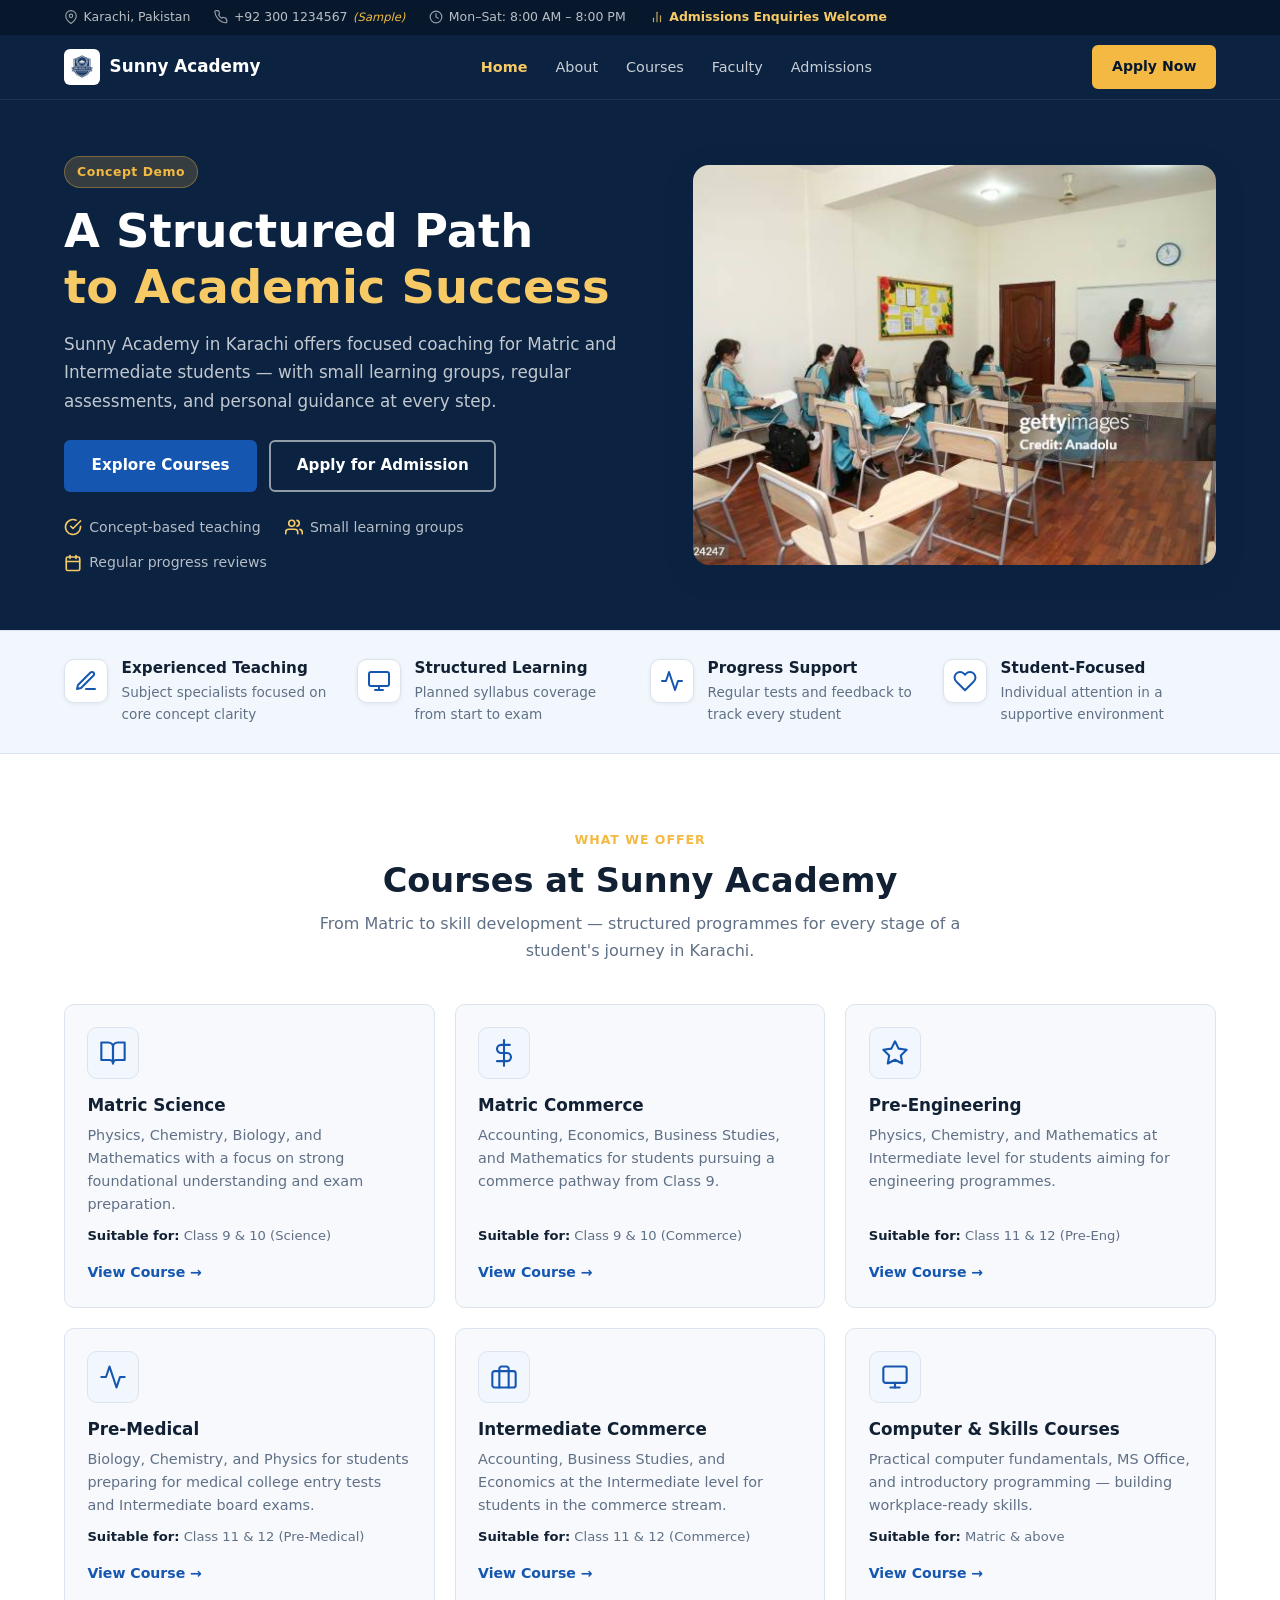
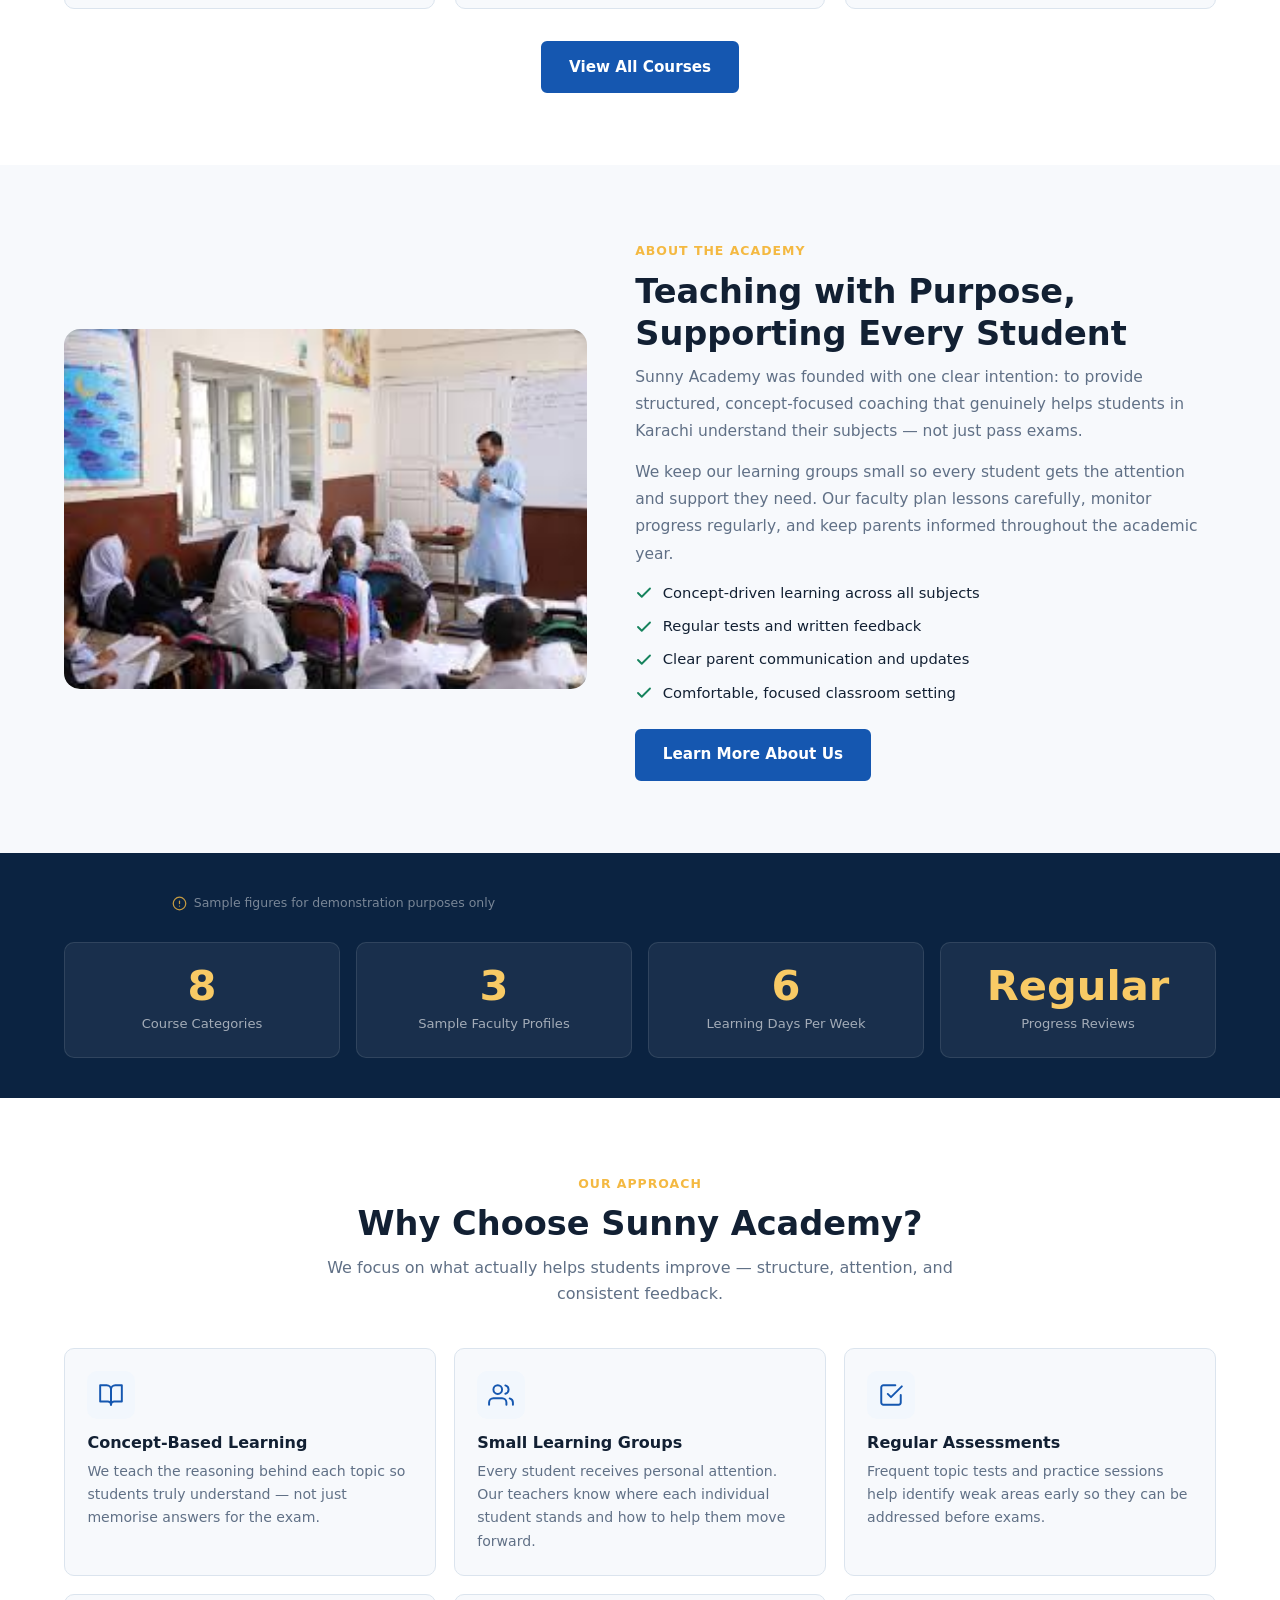
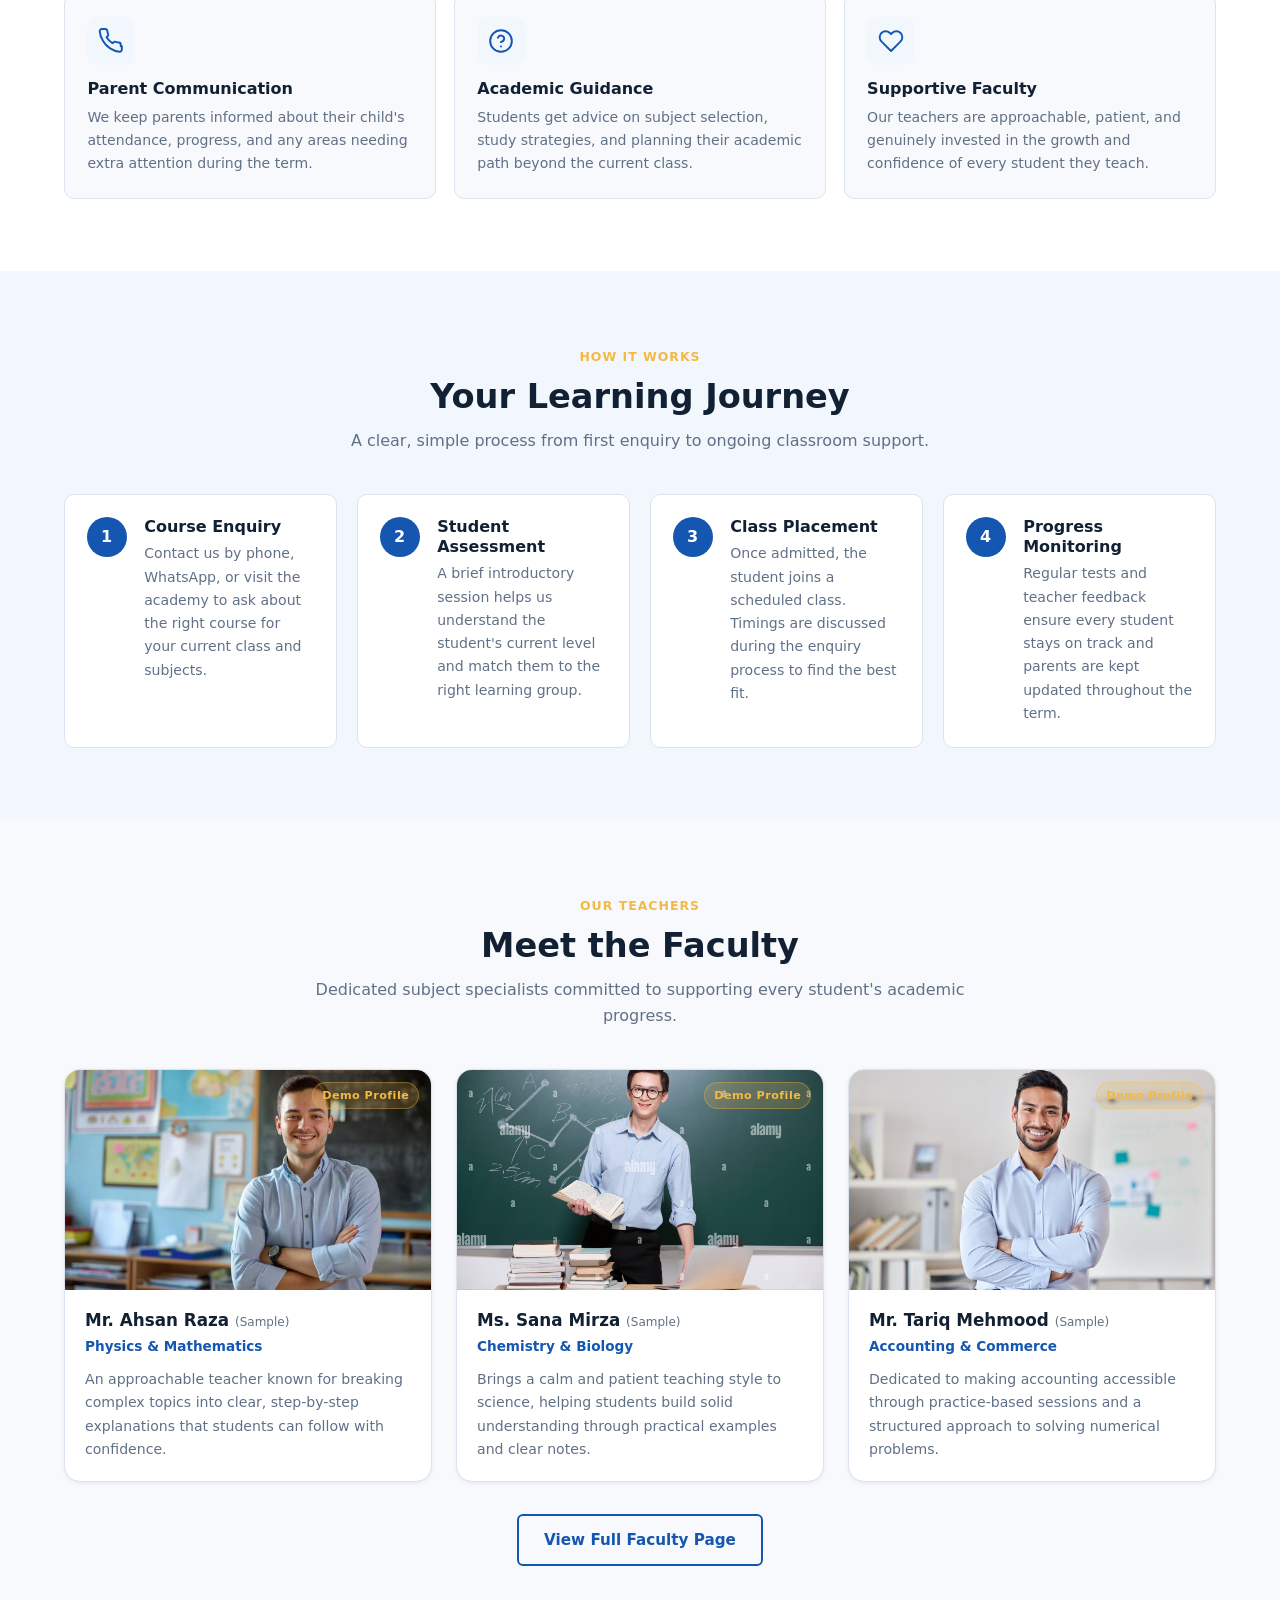
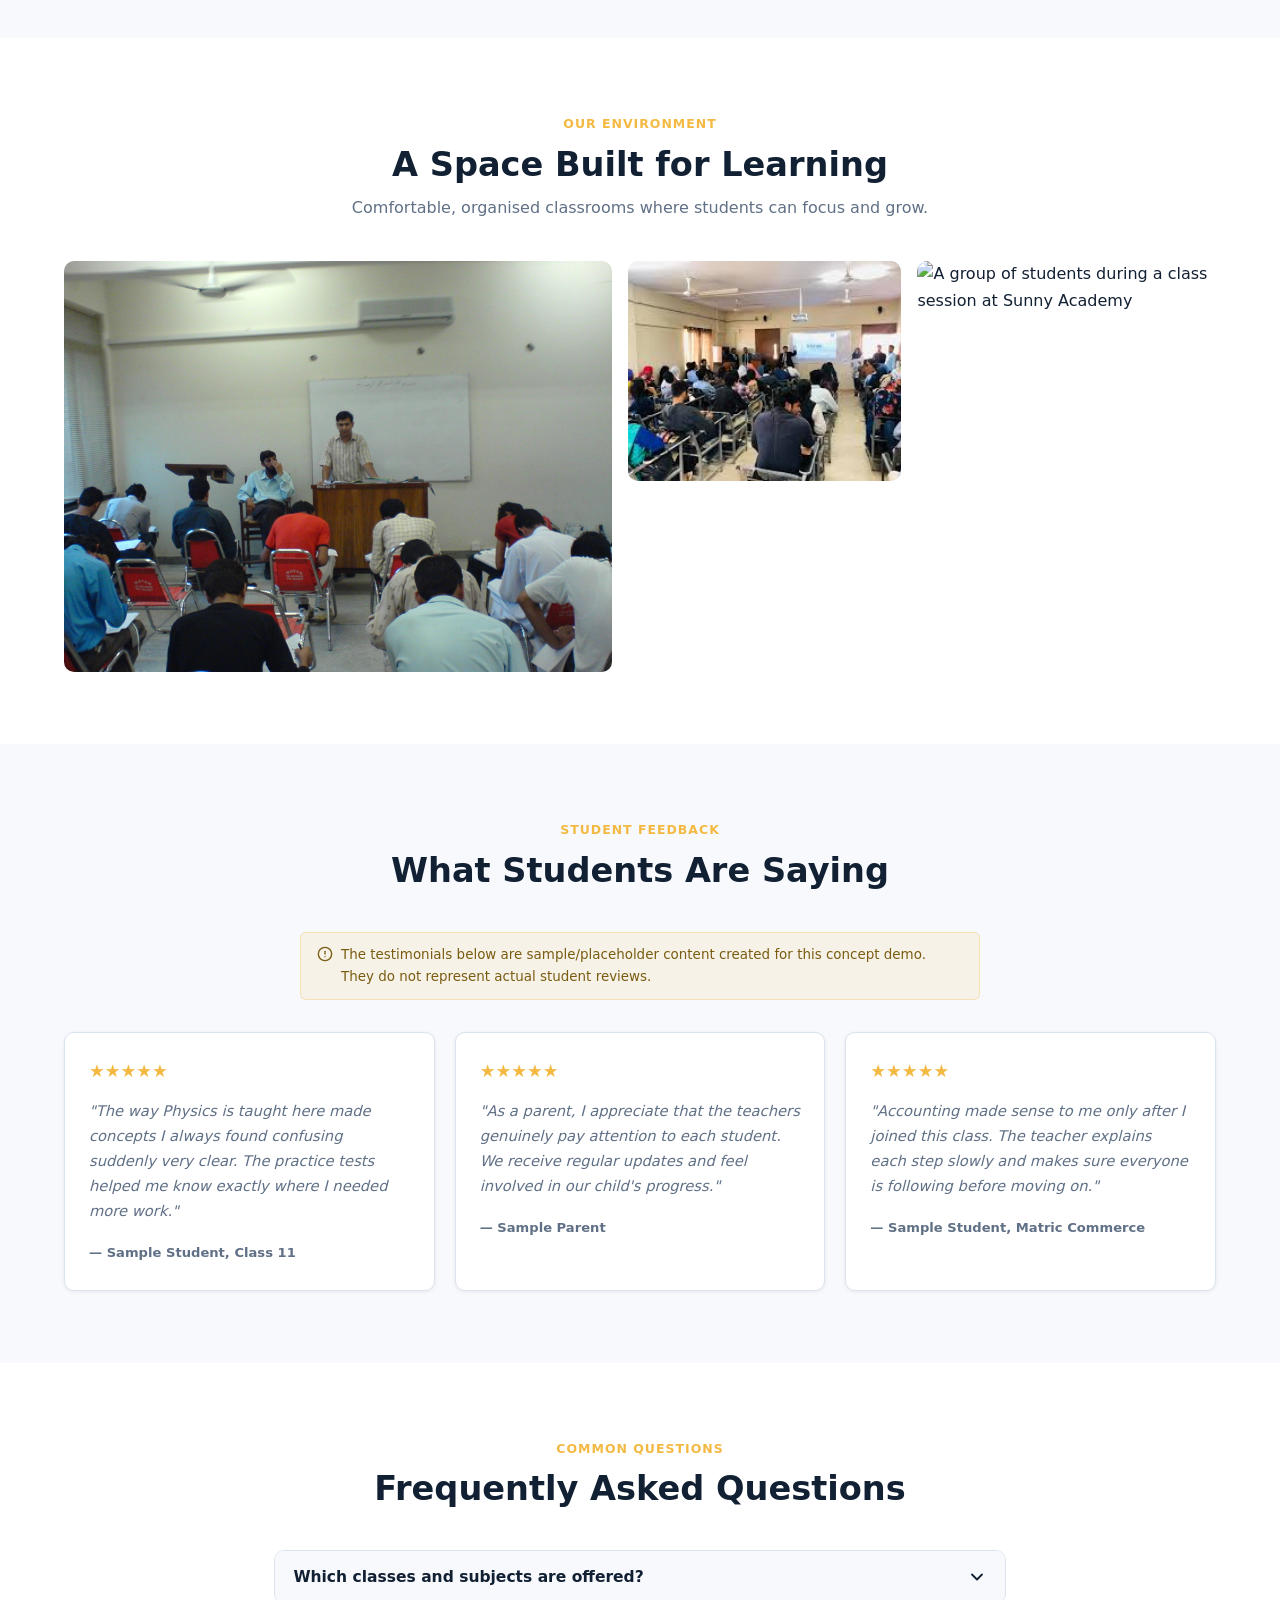
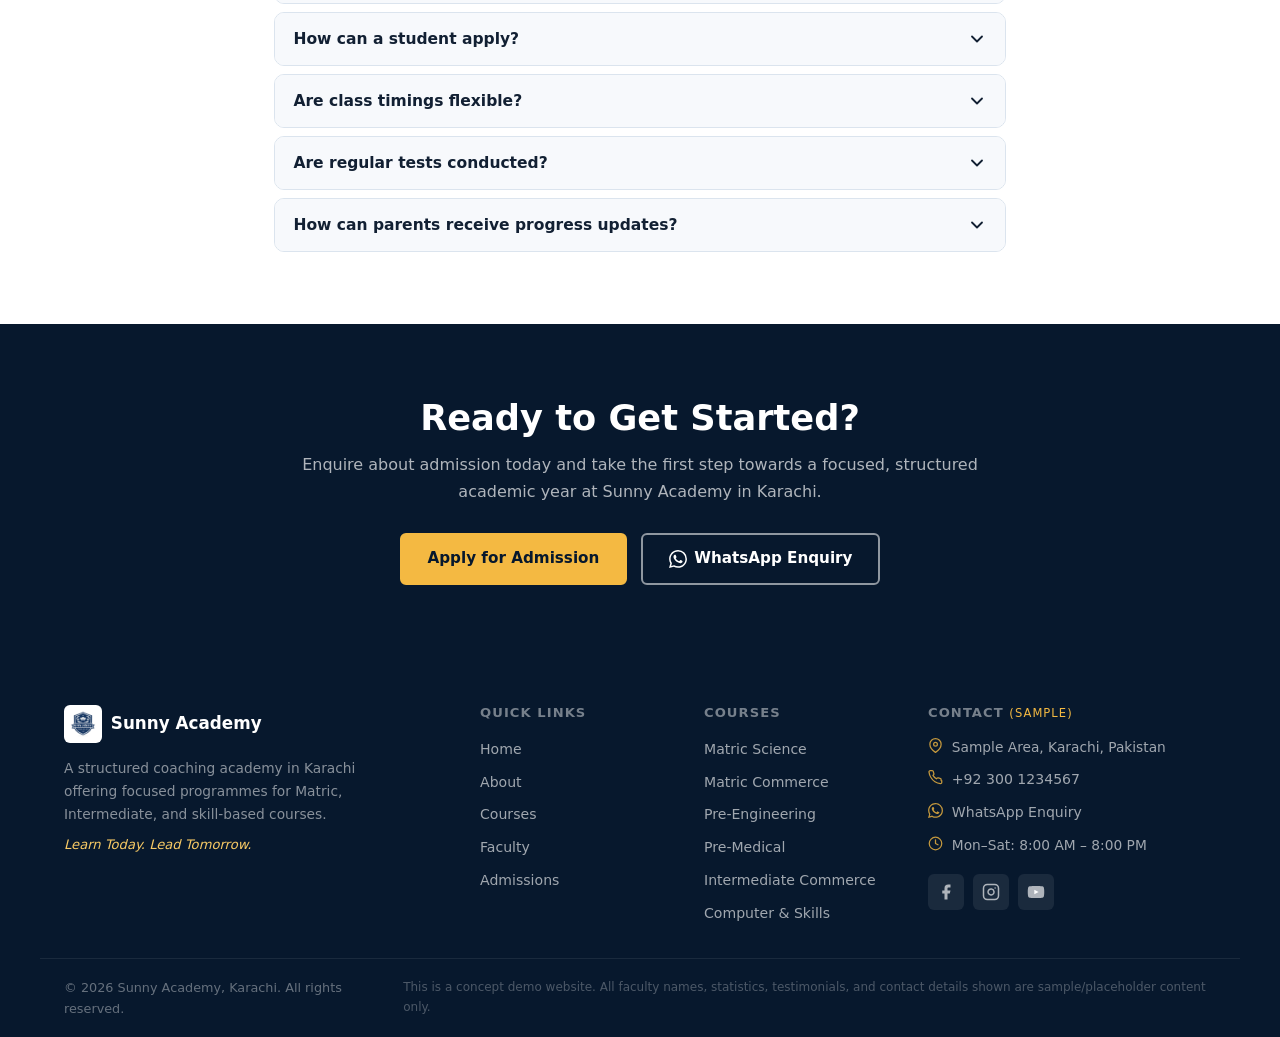
==== index.html @ 2819cbe4 "first commit" ====
<!DOCTYPE html>
<html lang="en">
<head>
  <meta charset="UTF-8" />
  <meta name="viewport" content="width=device-width, initial-scale=1.0" />
  <title>Sunny Academy – Learn Today. Lead Tomorrow. | Karachi</title>
  <meta name="description" content="Sunny Academy is a coaching academy in Karachi offering structured learning programmes for Matric, Intermediate, and skill-based courses. Enquire today." />

  <!-- Favicon -->
  <link rel="icon" href="assets/images/favicon.jpeg" type="image/jpeg" />

  <!-- Open Graph -->
  <meta property="og:title" content="Sunny Academy – Learn Today. Lead Tomorrow." />
  <meta property="og:description" content="A coaching academy in Karachi offering Matric, Intermediate, and skills courses with structured learning and regular progress support." />
  <meta property="og:image" content="assets/images/og-cover.jpeg" />
  <meta property="og:type" content="website" />

  <!-- Stylesheet -->
  <link rel="stylesheet" href="assets/css/style.css" />

  <!-- JSON-LD: SAMPLE / DEMO DATA ONLY — replace with verified academy information before going live -->
  <script type="application/ld+json">
  {
    "@context": "https://schema.org",
    "@type": "EducationalOrganization",
    "name": "Sunny Academy",
    "description": "A coaching academy in Karachi offering structured learning for Matric, Intermediate, and skill-based courses.",
    "address": {
      "@type": "PostalAddress",
      "addressLocality": "Karachi",
      "addressCountry": "PK"
    },
    "url": "#",
    "telephone": "+92-300-1234567",
    "openingHours": "Mo-Sa 08:00-20:00"
  }
  </script>
</head>
<body>

  <!-- ===== SKIP LINK ===== -->
  <a class="skip-link" href="#main-content">Skip to main content</a>

  <!-- ===== TOP INFO BAR ===== -->
  <div class="topbar" role="complementary" aria-label="Academy information">
    <div class="container topbar__inner">
      <span class="topbar__item">
        <svg width="14" height="14" viewBox="0 0 24 24" fill="none" stroke="currentColor" stroke-width="2" stroke-linecap="round" stroke-linejoin="round" aria-hidden="true"><path d="M21 10c0 7-9 13-9 13S3 17 3 10a9 9 0 0 1 18 0z"/><circle cx="12" cy="10" r="3"/></svg>
        Karachi, Pakistan
      </span>
      <span class="topbar__item">
        <svg width="14" height="14" viewBox="0 0 24 24" fill="none" stroke="currentColor" stroke-width="2" stroke-linecap="round" stroke-linejoin="round" aria-hidden="true"><path d="M22 16.92v3a2 2 0 0 1-2.18 2 19.79 19.79 0 0 1-8.63-3.07A19.5 19.5 0 0 1 4.69 12a19.79 19.79 0 0 1-3.07-8.67A2 2 0 0 1 3.59 1h3a2 2 0 0 1 2 1.72c.127.96.361 1.903.7 2.81a2 2 0 0 1-.45 2.11L7.91 8.58a16 16 0 0 0 5.51 5.51l.96-.91a2 2 0 0 1 2.11-.45c.907.339 1.85.573 2.81.7A2 2 0 0 1 21 15.5v1.42z"/></svg>
        +92 300 1234567 <em class="topbar__note">(Sample)</em>
      </span>
      <span class="topbar__item">
        <svg width="14" height="14" viewBox="0 0 24 24" fill="none" stroke="currentColor" stroke-width="2" stroke-linecap="round" stroke-linejoin="round" aria-hidden="true"><circle cx="12" cy="12" r="10"/><polyline points="12 6 12 12 16 14"/></svg>
        Mon–Sat: 8:00 AM – 8:00 PM
      </span>
      <span class="topbar__item topbar__admissions">
        <svg width="14" height="14" viewBox="0 0 24 24" fill="none" stroke="currentColor" stroke-width="2" stroke-linecap="round" stroke-linejoin="round" aria-hidden="true"><path d="M18 20V10"/><path d="M12 20V4"/><path d="M6 20v-6"/></svg>
        Admissions Enquiries Welcome
      </span>
    </div>
  </div>

  <!-- ===== NAVBAR ===== -->
  <header class="navbar" id="navbar" role="banner">
    <div class="container navbar__inner">
      <a href="index.html" class="navbar__brand" aria-label="Sunny Academy – home">
        <img src="assets/images/logo.jpeg" alt="Sunny Academy logo" width="40" height="40" class="navbar__logo-img" />
        <span class="navbar__brand-text">Sunny Academy</span>
      </a>

      <nav class="navbar__nav" id="primary-nav" role="navigation" aria-label="Primary navigation">
        <ul class="navbar__links" role="list">
          <li><a href="index.html" class="navbar__link" aria-current="page">Home</a></li>
          <li><a href="about.html" class="navbar__link">About</a></li>
          <li><a href="courses.html" class="navbar__link">Courses</a></li>
          <li><a href="faculty.html" class="navbar__link">Faculty</a></li>
          <li><a href="admissions.html" class="navbar__link">Admissions</a></li>
        </ul>
      </nav>

      <a href="admissions.html" class="btn btn--gold navbar__cta">Apply Now</a>

      <button
        class="navbar__hamburger"
        id="menu-toggle"
        aria-expanded="false"
        aria-controls="mobile-menu"
        aria-label="Open navigation menu"
      >
        <span class="hamburger__bar"></span>
        <span class="hamburger__bar"></span>
        <span class="hamburger__bar"></span>
      </button>
    </div>

    <!-- Mobile Menu -->
    <div class="mobile-menu" id="mobile-menu" aria-hidden="true" role="dialog" aria-label="Navigation menu">
      <nav aria-label="Mobile navigation">
        <ul class="mobile-menu__links" role="list">
          <li><a href="index.html" class="mobile-menu__link" aria-current="page">Home</a></li>
          <li><a href="about.html" class="mobile-menu__link">About</a></li>
          <li><a href="courses.html" class="mobile-menu__link">Courses</a></li>
          <li><a href="faculty.html" class="mobile-menu__link">Faculty</a></li>
          <li><a href="admissions.html" class="mobile-menu__link">Admissions</a></li>
          <li><a href="admissions.html" class="btn btn--gold mobile-menu__cta">Apply Now</a></li>
        </ul>
      </nav>
    </div>
  </header>

  <!-- ===== MAIN CONTENT ===== -->
  <main id="main-content">

    <!-- ===== HERO ===== -->
    <section class="hero" aria-label="Welcome to Sunny Academy">
      <div class="container hero__inner">
        <div class="hero__content">
          <span class="badge badge--demo" aria-label="This is a concept demo website">Concept Demo</span>
          <h1 class="hero__heading">
            A Structured Path<br />
            <span class="hero__heading--accent">to Academic Success</span>
          </h1>
          <p class="hero__sub">
            Sunny Academy in Karachi offers focused coaching for Matric and Intermediate students — with small learning groups, regular assessments, and personal guidance at every step.
          </p>
          <div class="hero__actions">
            <a href="courses.html" class="btn btn--primary">Explore Courses</a>
            <a href="admissions.html" class="btn btn--outline-light">Apply for Admission</a>
          </div>
          <div class="hero__trust">
            <div class="hero__trust-item">
              <svg width="18" height="18" viewBox="0 0 24 24" fill="none" stroke="currentColor" stroke-width="2.2" stroke-linecap="round" stroke-linejoin="round" aria-hidden="true"><path d="M22 11.08V12a10 10 0 1 1-5.93-9.14"/><polyline points="22 4 12 14.01 9 11.01"/></svg>
              Concept-based teaching
            </div>
            <div class="hero__trust-item">
              <svg width="18" height="18" viewBox="0 0 24 24" fill="none" stroke="currentColor" stroke-width="2.2" stroke-linecap="round" stroke-linejoin="round" aria-hidden="true"><path d="M17 21v-2a4 4 0 0 0-4-4H5a4 4 0 0 0-4 4v2"/><circle cx="9" cy="7" r="4"/><path d="M23 21v-2a4 4 0 0 0-3-3.87"/><path d="M16 3.13a4 4 0 0 1 0 7.75"/></svg>
              Small learning groups
            </div>
            <div class="hero__trust-item">
              <svg width="18" height="18" viewBox="0 0 24 24" fill="none" stroke="currentColor" stroke-width="2.2" stroke-linecap="round" stroke-linejoin="round" aria-hidden="true"><rect x="3" y="4" width="18" height="18" rx="2" ry="2"/><line x1="16" y1="2" x2="16" y2="6"/><line x1="8" y1="2" x2="8" y2="6"/><line x1="3" y1="10" x2="21" y2="10"/></svg>
              Regular progress reviews
            </div>
          </div>
        </div>
        <div class="hero__image-wrap">
          <img
            src="assets/images/hero-students.jpeg"
            alt="Students studying in a Sunny Academy classroom"
            width="620"
            height="480"
            class="hero__image"
            fetchpriority="high"
          />
        </div>
      </div>
    </section>

    <!-- ===== TRUST STRIP ===== -->
    <section class="trust-strip" aria-label="Why students choose Sunny Academy">
      <div class="container trust-strip__inner">
        <div class="trust-strip__item reveal">
          <div class="trust-strip__icon" aria-hidden="true">
            <svg width="24" height="24" viewBox="0 0 24 24" fill="none" stroke="currentColor" stroke-width="2" stroke-linecap="round" stroke-linejoin="round"><path d="M12 20h9"/><path d="M16.5 3.5a2.121 2.121 0 0 1 3 3L7 19l-4 1 1-4L16.5 3.5z"/></svg>
          </div>
          <div>
            <h3 class="trust-strip__title">Experienced Teaching</h3>
            <p class="trust-strip__text">Subject specialists focused on core concept clarity</p>
          </div>
        </div>
        <div class="trust-strip__item reveal">
          <div class="trust-strip__icon" aria-hidden="true">
            <svg width="24" height="24" viewBox="0 0 24 24" fill="none" stroke="currentColor" stroke-width="2" stroke-linecap="round" stroke-linejoin="round"><rect x="2" y="3" width="20" height="14" rx="2" ry="2"/><line x1="8" y1="21" x2="16" y2="21"/><line x1="12" y1="17" x2="12" y2="21"/></svg>
          </div>
          <div>
            <h3 class="trust-strip__title">Structured Learning</h3>
            <p class="trust-strip__text">Planned syllabus coverage from start to exam</p>
          </div>
        </div>
        <div class="trust-strip__item reveal">
          <div class="trust-strip__icon" aria-hidden="true">
            <svg width="24" height="24" viewBox="0 0 24 24" fill="none" stroke="currentColor" stroke-width="2" stroke-linecap="round" stroke-linejoin="round"><polyline points="22 12 18 12 15 21 9 3 6 12 2 12"/></svg>
          </div>
          <div>
            <h3 class="trust-strip__title">Progress Support</h3>
            <p class="trust-strip__text">Regular tests and feedback to track every student</p>
          </div>
        </div>
        <div class="trust-strip__item reveal">
          <div class="trust-strip__icon" aria-hidden="true">
            <svg width="24" height="24" viewBox="0 0 24 24" fill="none" stroke="currentColor" stroke-width="2" stroke-linecap="round" stroke-linejoin="round"><path d="M20.84 4.61a5.5 5.5 0 0 0-7.78 0L12 5.67l-1.06-1.06a5.5 5.5 0 0 0-7.78 7.78l1.06 1.06L12 21.23l7.78-7.78 1.06-1.06a5.5 5.5 0 0 0 0-7.78z"/></svg>
          </div>
          <div>
            <h3 class="trust-strip__title">Student-Focused</h3>
            <p class="trust-strip__text">Individual attention in a supportive environment</p>
          </div>
        </div>
      </div>
    </section>

    <!-- ===== COURSES PREVIEW ===== -->
    <section class="section courses-preview" aria-labelledby="courses-heading">
      <div class="container">
        <div class="section__header">
          <span class="eyebrow">What We Offer</span>
          <h2 id="courses-heading" class="section__title">Courses at Sunny Academy</h2>
          <p class="section__subtitle">From Matric to skill development — structured programmes for every stage of a student's journey in Karachi.</p>
        </div>
        <div class="courses-grid">

          <div class="course-card reveal">
            <div class="course-card__icon" aria-hidden="true">
              <svg width="28" height="28" viewBox="0 0 24 24" fill="none" stroke="currentColor" stroke-width="1.8" stroke-linecap="round" stroke-linejoin="round"><path d="M2 3h6a4 4 0 0 1 4 4v14a3 3 0 0 0-3-3H2z"/><path d="M22 3h-6a4 4 0 0 0-4 4v14a3 3 0 0 1 3-3h7z"/></svg>
            </div>
            <h3 class="course-card__title">Matric Science</h3>
            <p class="course-card__desc">Physics, Chemistry, Biology, and Mathematics with a focus on strong foundational understanding and exam preparation.</p>
            <p class="course-card__level"><strong>Suitable for:</strong> Class 9 &amp; 10 (Science)</p>
            <a href="courses.html#matric-science" class="course-card__link">View Course <span aria-hidden="true">→</span></a>
          </div>

          <div class="course-card reveal">
            <div class="course-card__icon" aria-hidden="true">
              <svg width="28" height="28" viewBox="0 0 24 24" fill="none" stroke="currentColor" stroke-width="1.8" stroke-linecap="round" stroke-linejoin="round"><line x1="12" y1="1" x2="12" y2="23"/><path d="M17 5H9.5a3.5 3.5 0 0 0 0 7h5a3.5 3.5 0 0 1 0 7H6"/></svg>
            </div>
            <h3 class="course-card__title">Matric Commerce</h3>
            <p class="course-card__desc">Accounting, Economics, Business Studies, and Mathematics for students pursuing a commerce pathway from Class 9.</p>
            <p class="course-card__level"><strong>Suitable for:</strong> Class 9 &amp; 10 (Commerce)</p>
            <a href="courses.html#matric-commerce" class="course-card__link">View Course <span aria-hidden="true">→</span></a>
          </div>

          <div class="course-card reveal">
            <div class="course-card__icon" aria-hidden="true">
              <svg width="28" height="28" viewBox="0 0 24 24" fill="none" stroke="currentColor" stroke-width="1.8" stroke-linecap="round" stroke-linejoin="round"><polygon points="12 2 15.09 8.26 22 9.27 17 14.14 18.18 21.02 12 17.77 5.82 21.02 7 14.14 2 9.27 8.91 8.26 12 2"/></svg>
            </div>
            <h3 class="course-card__title">Pre-Engineering</h3>
            <p class="course-card__desc">Physics, Chemistry, and Mathematics at Intermediate level for students aiming for engineering programmes.</p>
            <p class="course-card__level"><strong>Suitable for:</strong> Class 11 &amp; 12 (Pre-Eng)</p>
            <a href="courses.html#pre-engineering" class="course-card__link">View Course <span aria-hidden="true">→</span></a>
          </div>

          <div class="course-card reveal">
            <div class="course-card__icon" aria-hidden="true">
              <svg width="28" height="28" viewBox="0 0 24 24" fill="none" stroke="currentColor" stroke-width="1.8" stroke-linecap="round" stroke-linejoin="round"><path d="M22 12h-4l-3 9L9 3l-3 9H2"/></svg>
            </div>
            <h3 class="course-card__title">Pre-Medical</h3>
            <p class="course-card__desc">Biology, Chemistry, and Physics for students preparing for medical college entry tests and Intermediate board exams.</p>
            <p class="course-card__level"><strong>Suitable for:</strong> Class 11 &amp; 12 (Pre-Medical)</p>
            <a href="courses.html#pre-medical" class="course-card__link">View Course <span aria-hidden="true">→</span></a>
          </div>

          <div class="course-card reveal">
            <div class="course-card__icon" aria-hidden="true">
              <svg width="28" height="28" viewBox="0 0 24 24" fill="none" stroke="currentColor" stroke-width="1.8" stroke-linecap="round" stroke-linejoin="round"><rect x="2" y="7" width="20" height="14" rx="2" ry="2"/><path d="M16 21V5a2 2 0 0 0-2-2h-4a2 2 0 0 0-2 2v16"/></svg>
            </div>
            <h3 class="course-card__title">Intermediate Commerce</h3>
            <p class="course-card__desc">Accounting, Business Studies, and Economics at the Intermediate level for students in the commerce stream.</p>
            <p class="course-card__level"><strong>Suitable for:</strong> Class 11 &amp; 12 (Commerce)</p>
            <a href="courses.html#inter-commerce" class="course-card__link">View Course <span aria-hidden="true">→</span></a>
          </div>

          <div class="course-card reveal">
            <div class="course-card__icon" aria-hidden="true">
              <svg width="28" height="28" viewBox="0 0 24 24" fill="none" stroke="currentColor" stroke-width="1.8" stroke-linecap="round" stroke-linejoin="round"><rect x="2" y="3" width="20" height="14" rx="2" ry="2"/><line x1="8" y1="21" x2="16" y2="21"/><line x1="12" y1="17" x2="12" y2="21"/></svg>
            </div>
            <h3 class="course-card__title">Computer &amp; Skills Courses</h3>
            <p class="course-card__desc">Practical computer fundamentals, MS Office, and introductory programming — building workplace-ready skills.</p>
            <p class="course-card__level"><strong>Suitable for:</strong> Matric &amp; above</p>
            <a href="courses.html#computer-skills" class="course-card__link">View Course <span aria-hidden="true">→</span></a>
          </div>

        </div>
        <div class="section__cta">
          <a href="courses.html" class="btn btn--primary">View All Courses</a>
        </div>
      </div>
    </section>

    <!-- ===== ABOUT PREVIEW ===== -->
    <section class="section about-preview" aria-labelledby="about-preview-heading">
      <div class="container about-preview__inner">
        <div class="about-preview__image reveal">
          <img
            src="assets/images/about-academy.jpeg"
            alt="Inside a Sunny Academy classroom in Karachi"
            width="580"
            height="420"
            loading="lazy"
            decoding="async"
            class="about-preview__img"
          />
        </div>
        <div class="about-preview__content reveal">
          <span class="eyebrow">About the Academy</span>
          <h2 id="about-preview-heading" class="section__title">Teaching with Purpose, Supporting Every Student</h2>
          <p class="about-preview__text">
            Sunny Academy was founded with one clear intention: to provide structured, concept-focused coaching that genuinely helps students in Karachi understand their subjects — not just pass exams.
          </p>
          <p class="about-preview__text">
            We keep our learning groups small so every student gets the attention and support they need. Our faculty plan lessons carefully, monitor progress regularly, and keep parents informed throughout the academic year.
          </p>
          <ul class="about-preview__strengths" role="list">
            <li class="about-preview__strength-item">
              <svg width="18" height="18" viewBox="0 0 24 24" fill="none" stroke="currentColor" stroke-width="2.5" stroke-linecap="round" stroke-linejoin="round" aria-hidden="true"><polyline points="20 6 9 17 4 12"/></svg>
              Concept-driven learning across all subjects
            </li>
            <li class="about-preview__strength-item">
              <svg width="18" height="18" viewBox="0 0 24 24" fill="none" stroke="currentColor" stroke-width="2.5" stroke-linecap="round" stroke-linejoin="round" aria-hidden="true"><polyline points="20 6 9 17 4 12"/></svg>
              Regular tests and written feedback
            </li>
            <li class="about-preview__strength-item">
              <svg width="18" height="18" viewBox="0 0 24 24" fill="none" stroke="currentColor" stroke-width="2.5" stroke-linecap="round" stroke-linejoin="round" aria-hidden="true"><polyline points="20 6 9 17 4 12"/></svg>
              Clear parent communication and updates
            </li>
            <li class="about-preview__strength-item">
              <svg width="18" height="18" viewBox="0 0 24 24" fill="none" stroke="currentColor" stroke-width="2.5" stroke-linecap="round" stroke-linejoin="round" aria-hidden="true"><polyline points="20 6 9 17 4 12"/></svg>
              Comfortable, focused classroom setting
            </li>
          </ul>
          <a href="about.html" class="btn btn--primary">Learn More About Us</a>
        </div>
      </div>
    </section>

    <!-- ===== STATS STRIP ===== -->
    <section class="stats-section" aria-labelledby="stats-heading">
      <div class="container">
        <p class="stats-section__note" id="stats-heading">
          <svg width="15" height="15" viewBox="0 0 24 24" fill="none" stroke="currentColor" stroke-width="2" stroke-linecap="round" stroke-linejoin="round" aria-hidden="true"><circle cx="12" cy="12" r="10"/><line x1="12" y1="8" x2="12" y2="12"/><line x1="12" y1="16" x2="12.01" y2="16"/></svg>
          Sample figures for demonstration purposes only
        </p>
        <div class="stats-grid">
          <div class="stat-card reveal">
            <span class="stat-card__number" data-target="8" aria-label="8 or more">8+</span>
            <span class="stat-card__label">Course Categories</span>
          </div>
          <div class="stat-card reveal">
            <span class="stat-card__number" data-target="3">3</span>
            <span class="stat-card__label">Sample Faculty Profiles</span>
          </div>
          <div class="stat-card reveal">
            <span class="stat-card__number" data-target="6">6</span>
            <span class="stat-card__label">Learning Days Per Week</span>
          </div>
          <div class="stat-card reveal">
            <span class="stat-card__number">Regular</span>
            <span class="stat-card__label">Progress Reviews</span>
          </div>
        </div>
      </div>
    </section>

    <!-- ===== WHY CHOOSE ===== -->
    <section class="section why-section" aria-labelledby="why-heading">
      <div class="container">
        <div class="section__header">
          <span class="eyebrow">Our Approach</span>
          <h2 id="why-heading" class="section__title">Why Choose Sunny Academy?</h2>
          <p class="section__subtitle">We focus on what actually helps students improve — structure, attention, and consistent feedback.</p>
        </div>
        <div class="why-grid">

          <div class="why-card reveal">
            <div class="why-card__icon" aria-hidden="true">
              <svg width="26" height="26" viewBox="0 0 24 24" fill="none" stroke="currentColor" stroke-width="1.8" stroke-linecap="round" stroke-linejoin="round"><path d="M2 3h6a4 4 0 0 1 4 4v14a3 3 0 0 0-3-3H2z"/><path d="M22 3h-6a4 4 0 0 0-4 4v14a3 3 0 0 1 3-3h7z"/></svg>
            </div>
            <h3 class="why-card__title">Concept-Based Learning</h3>
            <p class="why-card__text">We teach the reasoning behind each topic so students truly understand — not just memorise answers for the exam.</p>
          </div>

          <div class="why-card reveal">
            <div class="why-card__icon" aria-hidden="true">
              <svg width="26" height="26" viewBox="0 0 24 24" fill="none" stroke="currentColor" stroke-width="1.8" stroke-linecap="round" stroke-linejoin="round"><path d="M17 21v-2a4 4 0 0 0-4-4H5a4 4 0 0 0-4 4v2"/><circle cx="9" cy="7" r="4"/><path d="M23 21v-2a4 4 0 0 0-3-3.87"/><path d="M16 3.13a4 4 0 0 1 0 7.75"/></svg>
            </div>
            <h3 class="why-card__title">Small Learning Groups</h3>
            <p class="why-card__text">Every student receives personal attention. Our teachers know where each individual student stands and how to help them move forward.</p>
          </div>

          <div class="why-card reveal">
            <div class="why-card__icon" aria-hidden="true">
              <svg width="26" height="26" viewBox="0 0 24 24" fill="none" stroke="currentColor" stroke-width="1.8" stroke-linecap="round" stroke-linejoin="round"><path d="M9 11l3 3L22 4"/><path d="M21 12v7a2 2 0 0 1-2 2H5a2 2 0 0 1-2-2V5a2 2 0 0 1 2-2h11"/></svg>
            </div>
            <h3 class="why-card__title">Regular Assessments</h3>
            <p class="why-card__text">Frequent topic tests and practice sessions help identify weak areas early so they can be addressed before exams.</p>
          </div>

          <div class="why-card reveal">
            <div class="why-card__icon" aria-hidden="true">
              <svg width="26" height="26" viewBox="0 0 24 24" fill="none" stroke="currentColor" stroke-width="1.8" stroke-linecap="round" stroke-linejoin="round"><path d="M22 16.92v3a2 2 0 0 1-2.18 2 19.79 19.79 0 0 1-8.63-3.07A19.5 19.5 0 0 1 4.69 12a19.79 19.79 0 0 1-3.07-8.67A2 2 0 0 1 3.59 1h3a2 2 0 0 1 2 1.72c.127.96.361 1.903.7 2.81a2 2 0 0 1-.45 2.11L7.91 8.58a16 16 0 0 0 5.51 5.51l.96-.91a2 2 0 0 1 2.11-.45c.907.339 1.85.573 2.81.7A2 2 0 0 1 21 15.5v1.42z"/></svg>
            </div>
            <h3 class="why-card__title">Parent Communication</h3>
            <p class="why-card__text">We keep parents informed about their child's attendance, progress, and any areas needing extra attention during the term.</p>
          </div>

          <div class="why-card reveal">
            <div class="why-card__icon" aria-hidden="true">
              <svg width="26" height="26" viewBox="0 0 24 24" fill="none" stroke="currentColor" stroke-width="1.8" stroke-linecap="round" stroke-linejoin="round"><circle cx="12" cy="12" r="10"/><path d="M9.09 9a3 3 0 0 1 5.83 1c0 2-3 3-3 3"/><line x1="12" y1="17" x2="12.01" y2="17"/></svg>
            </div>
            <h3 class="why-card__title">Academic Guidance</h3>
            <p class="why-card__text">Students get advice on subject selection, study strategies, and planning their academic path beyond the current class.</p>
          </div>

          <div class="why-card reveal">
            <div class="why-card__icon" aria-hidden="true">
              <svg width="26" height="26" viewBox="0 0 24 24" fill="none" stroke="currentColor" stroke-width="1.8" stroke-linecap="round" stroke-linejoin="round"><path d="M20.84 4.61a5.5 5.5 0 0 0-7.78 0L12 5.67l-1.06-1.06a5.5 5.5 0 0 0-7.78 7.78l1.06 1.06L12 21.23l7.78-7.78 1.06-1.06a5.5 5.5 0 0 0 0-7.78z"/></svg>
            </div>
            <h3 class="why-card__title">Supportive Faculty</h3>
            <p class="why-card__text">Our teachers are approachable, patient, and genuinely invested in the growth and confidence of every student they teach.</p>
          </div>

        </div>
      </div>
    </section>

    <!-- ===== LEARNING PROCESS ===== -->
    <section class="section process-section" aria-labelledby="process-heading">
      <div class="container">
        <div class="section__header">
          <span class="eyebrow">How It Works</span>
          <h2 id="process-heading" class="section__title">Your Learning Journey</h2>
          <p class="section__subtitle">A clear, simple process from first enquiry to ongoing classroom support.</p>
        </div>
        <div class="process-steps">
          <div class="process-step reveal">
            <div class="process-step__number" aria-hidden="true">1</div>
            <div class="process-step__content">
              <h3 class="process-step__title">Course Enquiry</h3>
              <p class="process-step__text">Contact us by phone, WhatsApp, or visit the academy to ask about the right course for your current class and subjects.</p>
            </div>
          </div>
          <div class="process-step reveal">
            <div class="process-step__number" aria-hidden="true">2</div>
            <div class="process-step__content">
              <h3 class="process-step__title">Student Assessment</h3>
              <p class="process-step__text">A brief introductory session helps us understand the student's current level and match them to the right learning group.</p>
            </div>
          </div>
          <div class="process-step reveal">
            <div class="process-step__number" aria-hidden="true">3</div>
            <div class="process-step__content">
              <h3 class="process-step__title">Class Placement</h3>
              <p class="process-step__text">Once admitted, the student joins a scheduled class. Timings are discussed during the enquiry process to find the best fit.</p>
            </div>
          </div>
          <div class="process-step reveal">
            <div class="process-step__number" aria-hidden="true">4</div>
            <div class="process-step__content">
              <h3 class="process-step__title">Progress Monitoring</h3>
              <p class="process-step__text">Regular tests and teacher feedback ensure every student stays on track and parents are kept updated throughout the term.</p>
            </div>
          </div>
        </div>
      </div>
    </section>

    <!-- ===== FACULTY PREVIEW ===== -->
    <section class="section faculty-preview" aria-labelledby="faculty-preview-heading">
      <div class="container">
        <div class="section__header">
          <span class="eyebrow">Our Teachers</span>
          <h2 id="faculty-preview-heading" class="section__title">Meet the Faculty</h2>
          <p class="section__subtitle">Dedicated subject specialists committed to supporting every student's academic progress.</p>
        </div>
        <div class="faculty-grid">

          <div class="faculty-card reveal">
            <div class="faculty-card__img-wrap">
              <img
                src="assets/images/teacher-1.jpeg"
                alt="Sample faculty member — science and mathematics teacher"
                width="260"
                height="280"
                loading="lazy"
                decoding="async"
                class="faculty-card__img"
              />
              <span class="badge badge--small badge--demo" aria-label="Demo profile — sample content">Demo Profile</span>
            </div>
            <div class="faculty-card__body">
              <h3 class="faculty-card__name">Mr. Ahsan Raza <em class="faculty-card__sample">(Sample)</em></h3>
              <p class="faculty-card__subject">Physics &amp; Mathematics</p>
              <p class="faculty-card__desc">An approachable teacher known for breaking complex topics into clear, step-by-step explanations that students can follow with confidence.</p>
            </div>
          </div>

          <div class="faculty-card reveal">
            <div class="faculty-card__img-wrap">
              <img
                src="assets/images/teacher-2.jpeg"
                alt="Sample faculty member — chemistry and biology teacher"
                width="260"
                height="280"
                loading="lazy"
                decoding="async"
                class="faculty-card__img"
              />
              <span class="badge badge--small badge--demo" aria-label="Demo profile — sample content">Demo Profile</span>
            </div>
            <div class="faculty-card__body">
              <h3 class="faculty-card__name">Ms. Sana Mirza <em class="faculty-card__sample">(Sample)</em></h3>
              <p class="faculty-card__subject">Chemistry &amp; Biology</p>
              <p class="faculty-card__desc">Brings a calm and patient teaching style to science, helping students build solid understanding through practical examples and clear notes.</p>
            </div>
          </div>

          <div class="faculty-card reveal">
            <div class="faculty-card__img-wrap">
              <img
                src="assets/images/teacher-3.jpeg"
                alt="Sample faculty member — commerce and accounts teacher"
                width="260"
                height="280"
                loading="lazy"
                decoding="async"
                class="faculty-card__img"
              />
              <span class="badge badge--small badge--demo" aria-label="Demo profile — sample content">Demo Profile</span>
            </div>
            <div class="faculty-card__body">
              <h3 class="faculty-card__name">Mr. Tariq Mehmood <em class="faculty-card__sample">(Sample)</em></h3>
              <p class="faculty-card__subject">Accounting &amp; Commerce</p>
              <p class="faculty-card__desc">Dedicated to making accounting accessible through practice-based sessions and a structured approach to solving numerical problems.</p>
            </div>
          </div>

        </div>
        <div class="section__cta">
          <a href="faculty.html" class="btn btn--outline-dark">View Full Faculty Page</a>
        </div>
      </div>
    </section>

    <!-- ===== ENVIRONMENT GALLERY ===== -->
    <section class="section gallery-section" aria-labelledby="gallery-heading">
      <div class="container">
        <div class="section__header">
          <span class="eyebrow">Our Environment</span>
          <h2 id="gallery-heading" class="section__title">A Space Built for Learning</h2>
          <p class="section__subtitle">Comfortable, organised classrooms where students can focus and grow.</p>
        </div>
        <div class="gallery-grid">
          <div class="gallery-item gallery-item--large reveal">
            <img
              src="assets/images/classroom-1.jpeg"
              alt="A well-organised Sunny Academy classroom with seating and a whiteboard"
              width="640"
              height="420"
              loading="lazy"
              decoding="async"
              class="gallery-img"
            />
          </div>
          <div class="gallery-item reveal">
            <img
              src="assets/images/classroom-2.jpeg"
              alt="Another classroom view at Sunny Academy in Karachi"
              width="380"
              height="280"
              loading="lazy"
              decoding="async"
              class="gallery-img"
            />
          </div>
          <div class="gallery-item reveal">
            <img
              src="assets/images/students-group.jpeg"
              alt="A group of students during a class session at Sunny Academy"
              width="380"
              height="280"
              loading="lazy"
              decoding="async"
              class="gallery-img"
            />
          </div>
        </div>
      </div>
    </section>

    <!-- ===== TESTIMONIALS ===== -->
    <section class="section testimonials-section" aria-labelledby="testimonials-heading">
      <div class="container">
        <div class="section__header">
          <span class="eyebrow">Student Feedback</span>
          <h2 id="testimonials-heading" class="section__title">What Students Are Saying</h2>
        </div>
        <div class="demo-banner demo-banner--subtle" role="note" aria-label="Demo content notice">
          <svg width="16" height="16" viewBox="0 0 24 24" fill="none" stroke="currentColor" stroke-width="2" stroke-linecap="round" stroke-linejoin="round" aria-hidden="true"><circle cx="12" cy="12" r="10"/><line x1="12" y1="8" x2="12" y2="12"/><line x1="12" y1="16" x2="12.01" y2="16"/></svg>
          The testimonials below are sample/placeholder content created for this concept demo. They do not represent actual student reviews.
        </div>
        <div class="testimonials-grid">
          <div class="testimonial-card reveal">
            <div class="testimonial-card__stars" aria-hidden="true">★★★★★</div>
            <p class="testimonial-card__text">"The way Physics is taught here made concepts I always found confusing suddenly very clear. The practice tests helped me know exactly where I needed more work."</p>
            <div class="testimonial-card__author">
              <span class="testimonial-card__name">— Sample Student, Class 11</span>
            </div>
          </div>
          <div class="testimonial-card reveal">
            <div class="testimonial-card__stars" aria-hidden="true">★★★★★</div>
            <p class="testimonial-card__text">"As a parent, I appreciate that the teachers genuinely pay attention to each student. We receive regular updates and feel involved in our child's progress."</p>
            <div class="testimonial-card__author">
              <span class="testimonial-card__name">— Sample Parent</span>
            </div>
          </div>
          <div class="testimonial-card reveal">
            <div class="testimonial-card__stars" aria-hidden="true">★★★★★</div>
            <p class="testimonial-card__text">"Accounting made sense to me only after I joined this class. The teacher explains each step slowly and makes sure everyone is following before moving on."</p>
            <div class="testimonial-card__author">
              <span class="testimonial-card__name">— Sample Student, Matric Commerce</span>
            </div>
          </div>
        </div>
      </div>
    </section>

    <!-- ===== FAQ ===== -->
    <section class="section faq-section" aria-labelledby="faq-heading">
      <div class="container faq-section__inner">
        <div class="section__header">
          <span class="eyebrow">Common Questions</span>
          <h2 id="faq-heading" class="section__title">Frequently Asked Questions</h2>
        </div>
        <div class="faq-list" id="home-faq">

          <div class="faq-item">
            <button
              class="faq-question"
              aria-expanded="false"
              aria-controls="faq-1"
            >
              Which classes and subjects are offered?
              <svg class="faq-icon" width="20" height="20" viewBox="0 0 24 24" fill="none" stroke="currentColor" stroke-width="2.2" stroke-linecap="round" stroke-linejoin="round" aria-hidden="true"><polyline points="6 9 12 15 18 9"/></svg>
            </button>
            <div class="faq-answer" id="faq-1" hidden>
              <p>Sunny Academy currently offers coaching for Matric (Class 9–10) in both Science and Commerce streams, Intermediate (Class 11–12) in Pre-Engineering, Pre-Medical, and Commerce, as well as English language and Computer skills courses. Please contact us directly to confirm current availability.</p>
            </div>
          </div>

          <div class="faq-item">
            <button
              class="faq-question"
              aria-expanded="false"
              aria-controls="faq-2"
            >
              How can a student apply?
              <svg class="faq-icon" width="20" height="20" viewBox="0 0 24 24" fill="none" stroke="currentColor" stroke-width="2.2" stroke-linecap="round" stroke-linejoin="round" aria-hidden="true"><polyline points="6 9 12 15 18 9"/></svg>
            </button>
            <div class="faq-answer" id="faq-2" hidden>
              <p>You can apply by visiting the academy during office hours, sending a WhatsApp message, or filling in the enquiry form on our Admissions page. Our team will arrange a brief introductory session to assess the student's level and recommend a suitable class group.</p>
            </div>
          </div>

          <div class="faq-item">
            <button
              class="faq-question"
              aria-expanded="false"
              aria-controls="faq-3"
            >
              Are class timings flexible?
              <svg class="faq-icon" width="20" height="20" viewBox="0 0 24 24" fill="none" stroke="currentColor" stroke-width="2.2" stroke-linecap="round" stroke-linejoin="round" aria-hidden="true"><polyline points="6 9 12 15 18 9"/></svg>
            </button>
            <div class="faq-answer" id="faq-3" hidden>
              <p>We offer morning, afternoon, and evening sessions during the week. Timings vary by course and availability. During your enquiry, we will let you know which sessions are available for your chosen course and try to find a time that suits your schedule.</p>
            </div>
          </div>

          <div class="faq-item">
            <button
              class="faq-question"
              aria-expanded="false"
              aria-controls="faq-4"
            >
              Are regular tests conducted?
              <svg class="faq-icon" width="20" height="20" viewBox="0 0 24 24" fill="none" stroke="currentColor" stroke-width="2.2" stroke-linecap="round" stroke-linejoin="round" aria-hidden="true"><polyline points="6 9 12 15 18 9"/></svg>
            </button>
            <div class="faq-answer" id="faq-4" hidden>
              <p>Yes. Chapter-based tests and periodic revision assessments are a regular part of our teaching approach. These help us identify where each student needs more support and keep them prepared and confident as the exam date approaches.</p>
            </div>
          </div>

          <div class="faq-item">
            <button
              class="faq-question"
              aria-expanded="false"
              aria-controls="faq-5"
            >
              How can parents receive progress updates?
              <svg class="faq-icon" width="20" height="20" viewBox="0 0 24 24" fill="none" stroke="currentColor" stroke-width="2.2" stroke-linecap="round" stroke-linejoin="round" aria-hidden="true"><polyline points="6 9 12 15 18 9"/></svg>
            </button>
            <div class="faq-answer" id="faq-5" hidden>
              <p>Parents are welcome to contact the academy at any time to receive an update on their child's attendance and performance. We also share test results and notes directly with parents through WhatsApp and brief in-person meetings on request.</p>
            </div>
          </div>

        </div>
      </div>
    </section>

    <!-- ===== FINAL CTA ===== -->
    <section class="section cta-section" aria-labelledby="cta-heading">
      <div class="container cta-section__inner">
        <div class="cta-section__content">
          <h2 id="cta-heading" class="cta-section__title">Ready to Get Started?</h2>
          <p class="cta-section__text">Enquire about admission today and take the first step towards a focused, structured academic year at Sunny Academy in Karachi.</p>
          <div class="cta-section__actions">
            <a href="admissions.html" class="btn btn--gold">Apply for Admission</a>
            <a
              href="https://wa.me/923001234567?text=Hello%2C%20I%20would%20like%20to%20enquire%20about%20Sunny%20Academy%20admissions."
              class="btn btn--outline-light"
              target="_blank"
              rel="noopener noreferrer"
              aria-label="Send a WhatsApp message to Sunny Academy"
            >
              <svg width="18" height="18" viewBox="0 0 24 24" fill="currentColor" aria-hidden="true"><path d="M17.472 14.382c-.297-.149-1.758-.867-2.03-.967-.273-.099-.471-.148-.67.15-.197.297-.767.966-.94 1.164-.173.199-.347.223-.644.075-.297-.15-1.255-.463-2.39-1.475-.883-.788-1.48-1.761-1.653-2.059-.173-.297-.018-.458.13-.606.134-.133.298-.347.446-.52.149-.174.198-.298.298-.497.099-.198.05-.371-.025-.52-.075-.149-.669-1.612-.916-2.207-.242-.579-.487-.5-.669-.51-.173-.008-.371-.01-.57-.01-.198 0-.52.074-.792.372-.272.297-1.04 1.016-1.04 2.479 0 1.462 1.065 2.875 1.213 3.074.149.198 2.096 3.2 5.077 4.487.709.306 1.262.489 1.694.625.712.227 1.36.195 1.871.118.571-.085 1.758-.719 2.006-1.413.248-.694.248-1.289.173-1.413-.074-.124-.272-.198-.57-.347m-5.421 7.403h-.004a9.87 9.87 0 0 1-5.031-1.378l-.361-.214-3.741.982.998-3.648-.235-.374a9.86 9.86 0 0 1-1.51-5.26c.001-5.45 4.436-9.884 9.888-9.884 2.64 0 5.122 1.03 6.988 2.898a9.825 9.825 0 0 1 2.893 6.994c-.003 5.45-4.437 9.884-9.885 9.884m8.413-18.297A11.815 11.815 0 0 0 12.05 0C5.495 0 .16 5.335.157 11.892c0 2.096.547 4.142 1.588 5.945L.057 24l6.305-1.654a11.882 11.882 0 0 0 5.683 1.448h.005c6.554 0 11.89-5.335 11.893-11.893a11.821 11.821 0 0 0-3.48-8.413z"/></svg>
              WhatsApp Enquiry
            </a>
          </div>
        </div>
      </div>
    </section>

  </main>

  <!-- ===== FOOTER ===== -->
  <footer class="footer" role="contentinfo">
    <div class="container footer__inner">

      <div class="footer__col footer__col--brand">
        <a href="index.html" class="footer__brand-link" aria-label="Sunny Academy home">
          <img src="assets/images/logo.jpeg" alt="Sunny Academy" width="40" height="40" loading="lazy" class="footer__logo" />
          <span class="footer__brand-name">Sunny Academy</span>
        </a>
        <p class="footer__desc">A structured coaching academy in Karachi offering focused programmes for Matric, Intermediate, and skill-based courses.</p>
        <p class="footer__tagline"><em>Learn Today. Lead Tomorrow.</em></p>
      </div>

      <div class="footer__col">
        <h3 class="footer__heading">Quick Links</h3>
        <ul class="footer__links" role="list">
          <li><a href="index.html" class="footer__link">Home</a></li>
          <li><a href="about.html" class="footer__link">About</a></li>
          <li><a href="courses.html" class="footer__link">Courses</a></li>
          <li><a href="faculty.html" class="footer__link">Faculty</a></li>
          <li><a href="admissions.html" class="footer__link">Admissions</a></li>
        </ul>
      </div>

      <div class="footer__col">
        <h3 class="footer__heading">Courses</h3>
        <ul class="footer__links" role="list">
          <li><a href="courses.html#matric-science" class="footer__link">Matric Science</a></li>
          <li><a href="courses.html#matric-commerce" class="footer__link">Matric Commerce</a></li>
          <li><a href="courses.html#pre-engineering" class="footer__link">Pre-Engineering</a></li>
          <li><a href="courses.html#pre-medical" class="footer__link">Pre-Medical</a></li>
          <li><a href="courses.html#inter-commerce" class="footer__link">Intermediate Commerce</a></li>
          <li><a href="courses.html#computer-skills" class="footer__link">Computer &amp; Skills</a></li>
        </ul>
      </div>

      <div class="footer__col">
        <h3 class="footer__heading">Contact <em class="footer__sample-note">(Sample)</em></h3>
        <address class="footer__contact">
          <p class="footer__contact-item">
            <svg width="15" height="15" viewBox="0 0 24 24" fill="none" stroke="currentColor" stroke-width="2" stroke-linecap="round" stroke-linejoin="round" aria-hidden="true"><path d="M21 10c0 7-9 13-9 13S3 17 3 10a9 9 0 0 1 18 0z"/><circle cx="12" cy="10" r="3"/></svg>
            Sample Area, Karachi, Pakistan
          </p>
          <p class="footer__contact-item">
            <svg width="15" height="15" viewBox="0 0 24 24" fill="none" stroke="currentColor" stroke-width="2" stroke-linecap="round" stroke-linejoin="round" aria-hidden="true"><path d="M22 16.92v3a2 2 0 0 1-2.18 2 19.79 19.79 0 0 1-8.63-3.07A19.5 19.5 0 0 1 4.69 12a19.79 19.79 0 0 1-3.07-8.67A2 2 0 0 1 3.59 1h3a2 2 0 0 1 2 1.72c.127.96.361 1.903.7 2.81a2 2 0 0 1-.45 2.11L7.91 8.58a16 16 0 0 0 5.51 5.51l.96-.91a2 2 0 0 1 2.11-.45c.907.339 1.85.573 2.81.7A2 2 0 0 1 21 15.5v1.42z"/></svg>
            <a href="tel:+923001234567" class="footer__link">+92 300 1234567</a>
          </p>
          <p class="footer__contact-item">
            <svg width="15" height="15" viewBox="0 0 24 24" fill="currentColor" aria-hidden="true"><path d="M17.472 14.382c-.297-.149-1.758-.867-2.03-.967-.273-.099-.471-.148-.67.15-.197.297-.767.966-.94 1.164-.173.199-.347.223-.644.075-.297-.15-1.255-.463-2.39-1.475-.883-.788-1.48-1.761-1.653-2.059-.173-.297-.018-.458.13-.606.134-.133.298-.347.446-.52.149-.174.198-.298.298-.497.099-.198.05-.371-.025-.52-.075-.149-.669-1.612-.916-2.207-.242-.579-.487-.5-.669-.51-.173-.008-.371-.01-.57-.01-.198 0-.52.074-.792.372-.272.297-1.04 1.016-1.04 2.479 0 1.462 1.065 2.875 1.213 3.074.149.198 2.096 3.2 5.077 4.487.709.306 1.262.489 1.694.625.712.227 1.36.195 1.871.118.571-.085 1.758-.719 2.006-1.413.248-.694.248-1.289.173-1.413-.074-.124-.272-.198-.57-.347m-5.421 7.403h-.004a9.87 9.87 0 0 1-5.031-1.378l-.361-.214-3.741.982.998-3.648-.235-.374a9.86 9.86 0 0 1-1.51-5.26c.001-5.45 4.436-9.884 9.888-9.884 2.64 0 5.122 1.03 6.988 2.898a9.825 9.825 0 0 1 2.893 6.994c-.003 5.45-4.437 9.884-9.885 9.884m8.413-18.297A11.815 11.815 0 0 0 12.05 0C5.495 0 .16 5.335.157 11.892c0 2.096.547 4.142 1.588 5.945L.057 24l6.305-1.654a11.882 11.882 0 0 0 5.683 1.448h.005c6.554 0 11.89-5.335 11.893-11.893a11.821 11.821 0 0 0-3.48-8.413z"/></svg>
            <a href="https://wa.me/923001234567" class="footer__link" target="_blank" rel="noopener noreferrer">WhatsApp Enquiry</a>
          </p>
          <p class="footer__contact-item">
            <svg width="15" height="15" viewBox="0 0 24 24" fill="none" stroke="currentColor" stroke-width="2" stroke-linecap="round" stroke-linejoin="round" aria-hidden="true"><circle cx="12" cy="12" r="10"/><polyline points="12 6 12 12 16 14"/></svg>
            Mon–Sat: 8:00 AM – 8:00 PM
          </p>
        </address>
        <div class="footer__social" aria-label="Social media placeholders">
          <a href="#" class="footer__social-link" aria-label="Facebook (link not yet set up)">
            <svg width="18" height="18" viewBox="0 0 24 24" fill="currentColor" aria-hidden="true"><path d="M18 2h-3a5 5 0 0 0-5 5v3H7v4h3v8h4v-8h3l1-4h-4V7a1 1 0 0 1 1-1h3z"/></svg>
          </a>
          <a href="#" class="footer__social-link" aria-label="Instagram (link not yet set up)">
            <svg width="18" height="18" viewBox="0 0 24 24" fill="none" stroke="currentColor" stroke-width="2" stroke-linecap="round" stroke-linejoin="round" aria-hidden="true"><rect x="2" y="2" width="20" height="20" rx="5" ry="5"/><path d="M16 11.37A4 4 0 1 1 12.63 8 4 4 0 0 1 16 11.37z"/><line x1="17.5" y1="6.5" x2="17.51" y2="6.5"/></svg>
          </a>
          <a href="#" class="footer__social-link" aria-label="YouTube (link not yet set up)">
            <svg width="18" height="18" viewBox="0 0 24 24" fill="currentColor" aria-hidden="true"><path d="M22.54 6.42a2.78 2.78 0 0 0-1.95-1.96C18.88 4 12 4 12 4s-6.88 0-8.59.46a2.78 2.78 0 0 0-1.95 1.96A29 29 0 0 0 1 12a29 29 0 0 0 .46 5.58A2.78 2.78 0 0 0 3.41 19.6C5.12 20 12 20 12 20s6.88 0 8.59-.46a2.78 2.78 0 0 0 1.95-1.95A29 29 0 0 0 23 12a29 29 0 0 0-.46-5.58z"/><polygon fill="#fff" points="9.75 15.02 15.5 12 9.75 8.98 9.75 15.02"/></svg>
          </a>
        </div>
      </div>

    </div>

    <div class="footer__bottom">
      <div class="container footer__bottom-inner">
        <p class="footer__copyright">
          &copy; <span id="footer-year">2024</span> Sunny Academy, Karachi. All rights reserved.
        </p>
        <p class="footer__disclaimer">
          This is a concept demo website. All faculty names, statistics, testimonials, and contact details shown are sample/placeholder content only.
        </p>
      </div>
    </div>
  </footer>

  <!-- Back to top -->
  <button class="back-to-top" id="back-to-top" aria-label="Back to top" hidden>
    <svg width="20" height="20" viewBox="0 0 24 24" fill="none" stroke="currentColor" stroke-width="2.5" stroke-linecap="round" stroke-linejoin="round" aria-hidden="true"><polyline points="18 15 12 9 6 15"/></svg>
  </button>

  <!-- JavaScript -->
  <script src="assets/js/script.js" defer></script>
</body>
</html>
---- assets/css/style.css ----
/* ============================================================
   SUNNY ACADEMY — assets/css/style.css
   Mobile-first, single stylesheet
   ============================================================ */

/* ============================================================
   1. CSS VARIABLES
   ============================================================ */
:root {
  --navy-950: #07182d;
  --navy-900: #0b2341;
  --navy-800: #10365f;
  --blue-700: #1557b0;
  --blue-600: #246ed1;
  --blue-500: #3b82e6;
  --gold-500: #f4b942;
  --gold-400: #f8ca65;
  --blue-50:  #f2f7fd;
  --surface:  #f7f9fc;
  --white:    #ffffff;
  --text-dark:  #122033;
  --text-muted: #607086;
  --border:   #dbe4ee;
  --success:  #16835d;
  --danger:   #c83f4f;

  --font-base: Inter, ui-sans-serif, system-ui, -apple-system, BlinkMacSystemFont, "Segoe UI", Arial, sans-serif;
  --radius-sm: 6px;
  --radius-md: 10px;
  --radius-lg: 16px;
  --transition: 200ms ease;
  --shadow-sm: 0 1px 4px rgba(10,30,60,.07);
  --shadow-md: 0 4px 16px rgba(10,30,60,.10);
  --shadow-lg: 0 8px 32px rgba(10,30,60,.13);
  --container: 1200px;
}

/* ============================================================
   2. RESET
   ============================================================ */
*, *::before, *::after { box-sizing: border-box; margin: 0; padding: 0; }
html { scroll-behavior: smooth; -webkit-text-size-adjust: 100%; }
body {
  font-family: var(--font-base);
  font-size: 1rem;
  line-height: 1.65;
  color: var(--text-dark);
  background: var(--white);
  overflow-x: hidden;
}
img { display: block; max-width: 100%; height: auto; }
ul, ol { list-style: none; }
a { color: inherit; text-decoration: none; }
button { font-family: inherit; cursor: pointer; border: none; background: none; }
address { font-style: normal; }
[hidden] { display: none !important; }

/* ============================================================
   3. BASE TYPOGRAPHY
   ============================================================ */
h1, h2, h3, h4 {
  line-height: 1.25;
  font-weight: 700;
  color: var(--text-dark);
}
h1 { font-size: clamp(1.75rem, 5vw, 2.8rem); }
h2 { font-size: clamp(1.4rem, 3.5vw, 2.1rem); }
h3 { font-size: clamp(1.05rem, 2.5vw, 1.25rem); }
p  { max-width: 68ch; color: var(--text-muted); }

/* ============================================================
   4. ACCESSIBILITY
   ============================================================ */
.skip-link {
  position: absolute;
  top: -100%;
  left: 1rem;
  padding: .5rem 1rem;
  background: var(--blue-700);
  color: var(--white);
  font-weight: 600;
  border-radius: var(--radius-sm);
  z-index: 9999;
  transition: top var(--transition);
}
.skip-link:focus { top: .75rem; }

:focus-visible {
  outline: 2px solid var(--blue-500);
  outline-offset: 3px;
  border-radius: 3px;
}

/* ============================================================
   5. LAYOUT UTILITIES
   ============================================================ */
.container {
  width: 100%;
  max-width: var(--container);
  margin-inline: auto;
  padding-inline: 1rem;
}
.section {
  padding-block: 3.5rem;
}
.section__header {
  text-align: center;
  max-width: 680px;
  margin-inline: auto;
  margin-bottom: 2.5rem;
}
.section__title { margin-bottom: .6rem; }
.section__subtitle { margin: 0 auto; }
.section__cta { text-align: center; margin-top: 2rem; }

.eyebrow {
  display: inline-block;
  font-size: .78rem;
  font-weight: 700;
  letter-spacing: .08em;
  text-transform: uppercase;
  color: var(--gold-500);
  margin-bottom: .55rem;
}

/* ============================================================
   6. BUTTONS
   ============================================================ */
.btn {
  display: inline-flex;
  align-items: center;
  justify-content: center;
  gap: .45rem;
  padding: .72rem 1.6rem;
  font-size: .95rem;
  font-weight: 600;
  border-radius: var(--radius-sm);
  transition: background var(--transition), color var(--transition), border-color var(--transition), transform var(--transition), box-shadow var(--transition);
  text-align: center;
  min-height: 44px;
  white-space: nowrap;
}
.btn--primary {
  background: var(--blue-700);
  color: var(--white);
  border: 2px solid var(--blue-700);
}
.btn--primary:hover, .btn--primary:focus-visible {
  background: var(--navy-800);
  border-color: var(--navy-800);
  transform: translateY(-1px);
  box-shadow: var(--shadow-md);
}
.btn--gold {
  background: var(--gold-500);
  color: var(--navy-950);
  border: 2px solid var(--gold-500);
  font-weight: 700;
}
.btn--gold:hover, .btn--gold:focus-visible {
  background: var(--gold-400);
  border-color: var(--gold-400);
  transform: translateY(-1px);
  box-shadow: var(--shadow-md);
}
.btn--outline-light {
  background: transparent;
  color: var(--white);
  border: 2px solid rgba(255,255,255,.55);
}
.btn--outline-light:hover, .btn--outline-light:focus-visible {
  background: rgba(255,255,255,.12);
  border-color: var(--white);
}
.btn--outline-dark {
  background: transparent;
  color: var(--blue-700);
  border: 2px solid var(--blue-700);
}
.btn--outline-dark:hover, .btn--outline-dark:focus-visible {
  background: var(--blue-50);
}

/* ============================================================
   7. BADGES
   ============================================================ */
.badge {
  display: inline-flex;
  align-items: center;
  gap: .3rem;
  padding: .3rem .75rem;
  font-size: .78rem;
  font-weight: 700;
  border-radius: 50px;
  letter-spacing: .04em;
}
.badge--demo {
  background: rgba(244,185,66,.18);
  color: var(--gold-500);
  border: 1px solid rgba(244,185,66,.35);
  margin-bottom: 1rem;
}
.badge--small {
  font-size: .7rem;
  padding: .2rem .55rem;
}

/* ============================================================
   8. TOPBAR
   ============================================================ */
.topbar {
  background: var(--navy-950);
  color: rgba(255,255,255,.72);
  font-size: .78rem;
  padding-block: .45rem;
  display: none;
}
.topbar__inner {
  display: flex;
  flex-wrap: wrap;
  gap: .6rem 1.5rem;
  align-items: center;
}
.topbar__item {
  display: inline-flex;
  align-items: center;
  gap: .35rem;
}
.topbar__item svg { flex-shrink: 0; opacity: .8; }
.topbar__note { color: var(--gold-500); font-size: .72rem; }
.topbar__admissions { color: var(--gold-400); font-weight: 600; }

/* ============================================================
   9. NAVBAR
   ============================================================ */
.navbar {
  position: sticky;
  top: 0;
  z-index: 1000;
  background: var(--navy-900);
  border-bottom: 1px solid rgba(255,255,255,.07);
  transition: box-shadow var(--transition);
}
.navbar.scrolled { box-shadow: 0 2px 16px rgba(0,0,0,.28); }
.navbar__inner {
  display: flex;
  align-items: center;
  gap: 1rem;
  height: 64px;
}
.navbar__brand {
  display: inline-flex;
  align-items: center;
  gap: .6rem;
  flex-shrink: 0;
}
.navbar__logo-img {
  width: 36px;
  height: 36px;
  border-radius: 6px;
  object-fit: cover;
}
.navbar__brand-text {
  font-size: 1.05rem;
  font-weight: 700;
  color: var(--white);
  white-space: nowrap;
}
.navbar__nav { display: none; }
.navbar__links {
  display: flex;
  align-items: center;
  gap: .25rem;
}
.navbar__link {
  padding: .45rem .75rem;
  font-size: .9rem;
  font-weight: 500;
  color: rgba(255,255,255,.78);
  border-radius: var(--radius-sm);
  transition: color var(--transition), background var(--transition);
  white-space: nowrap;
}
.navbar__link:hover { color: var(--white); background: rgba(255,255,255,.09); }
.navbar__link[aria-current="page"] {
  color: var(--gold-400);
  font-weight: 600;
}
.navbar__cta {
  display: none;
  margin-left: auto;
  font-size: .88rem;
  padding: .5rem 1.1rem;
}
.navbar__hamburger {
  display: flex;
  flex-direction: column;
  gap: 5px;
  margin-left: auto;
  padding: .5rem;
  min-width: 44px;
  min-height: 44px;
  align-items: center;
  justify-content: center;
  border-radius: var(--radius-sm);
  transition: background var(--transition);
}
.navbar__hamburger:hover { background: rgba(255,255,255,.1); }
.hamburger__bar {
  display: block;
  width: 22px;
  height: 2px;
  background: var(--white);
  border-radius: 2px;
  transition: transform var(--transition), opacity var(--transition);
}
.navbar__hamburger[aria-expanded="true"] .hamburger__bar:nth-child(1) {
  transform: translateY(7px) rotate(45deg);
}
.navbar__hamburger[aria-expanded="true"] .hamburger__bar:nth-child(2) {
  opacity: 0;
  transform: scaleX(0);
}
.navbar__hamburger[aria-expanded="true"] .hamburger__bar:nth-child(3) {
  transform: translateY(-7px) rotate(-45deg);
}

/* ============================================================
   10. MOBILE MENU
   ============================================================ */
.mobile-menu {
  display: none;
  position: absolute;
  top: 100%;
  left: 0;
  right: 0;
  background: var(--navy-800);
  border-top: 1px solid rgba(255,255,255,.08);
  max-height: calc(100svh - 64px);
  overflow-y: auto;
  z-index: 999;
  box-shadow: 0 8px 24px rgba(0,0,0,.35);
}
.mobile-menu.is-open { display: block; }
.mobile-menu__links {
  padding: 1rem;
  display: flex;
  flex-direction: column;
  gap: .25rem;
}
.mobile-menu__link {
  display: block;
  padding: .75rem 1rem;
  font-size: 1rem;
  font-weight: 500;
  color: rgba(255,255,255,.82);
  border-radius: var(--radius-sm);
  transition: background var(--transition), color var(--transition);
  min-height: 44px;
}
.mobile-menu__link:hover { background: rgba(255,255,255,.1); color: var(--white); }
.mobile-menu__link[aria-current="page"] { color: var(--gold-400); font-weight: 600; }
.mobile-menu__cta {
  display: block;
  margin-top: .5rem;
  text-align: center;
}

/* ============================================================
   11. HERO
   ============================================================ */
.hero {
  background: var(--navy-900);
  padding-block: 2.5rem;
}
.hero__inner {
  display: flex;
  flex-direction: column;
  gap: 2rem;
}
.hero__content { order: 1; }
.hero__heading {
  font-size: clamp(1.7rem, 5.5vw, 2.9rem);
  color: var(--white);
  line-height: 1.2;
  margin-bottom: .9rem;
}
.hero__heading--accent { color: var(--gold-400); }
.hero__sub {
  color: rgba(255,255,255,.75);
  font-size: 1.05rem;
  line-height: 1.7;
  margin-bottom: 1.5rem;
  max-width: 54ch;
}
.hero__actions {
  display: flex;
  flex-wrap: wrap;
  gap: .75rem;
  margin-bottom: 1.5rem;
}
.hero__actions .btn { flex: 1 1 auto; min-width: 160px; }
.hero__trust {
  display: flex;
  flex-direction: column;
  gap: .55rem;
}
.hero__trust-item {
  display: inline-flex;
  align-items: center;
  gap: .45rem;
  font-size: .88rem;
  color: rgba(255,255,255,.7);
}
.hero__trust-item svg { color: var(--gold-400); flex-shrink: 0; }
.hero__image-wrap { order: 2; }
.hero__image {
  width: 100%;
  height: auto;
  border-radius: var(--radius-lg);
  object-fit: cover;
  aspect-ratio: 4/3;
  box-shadow: var(--shadow-lg);
}

/* ============================================================
   12. TRUST STRIP
   ============================================================ */
.trust-strip {
  background: var(--blue-50);
  border-block: 1px solid var(--border);
  padding-block: 1.75rem;
}
.trust-strip__inner {
  display: grid;
  grid-template-columns: 1fr;
  gap: 1.25rem;
}
.trust-strip__item {
  display: flex;
  align-items: flex-start;
  gap: .85rem;
}
.trust-strip__icon {
  flex-shrink: 0;
  width: 44px;
  height: 44px;
  background: var(--white);
  border: 1px solid var(--border);
  border-radius: var(--radius-md);
  display: flex;
  align-items: center;
  justify-content: center;
  color: var(--blue-700);
  box-shadow: var(--shadow-sm);
}
.trust-strip__title {
  font-size: .95rem;
  font-weight: 700;
  margin-bottom: .15rem;
  color: var(--text-dark);
}
.trust-strip__text { font-size: .85rem; margin: 0; }

/* ============================================================
   13. COURSES PREVIEW
   ============================================================ */
.courses-preview { background: var(--white); }
.courses-grid {
  display: grid;
  grid-template-columns: 1fr;
  gap: 1.25rem;
}
.course-card {
  background: var(--surface);
  border: 1px solid var(--border);
  border-radius: var(--radius-md);
  padding: 1.4rem;
  transition: box-shadow var(--transition), transform var(--transition);
  display: flex;
  flex-direction: column;
}
.course-card:hover {
  box-shadow: var(--shadow-md);
  transform: translateY(-2px);
}
.course-card__icon {
  width: 52px;
  height: 52px;
  background: var(--blue-50);
  border: 1px solid var(--border);
  border-radius: var(--radius-md);
  display: flex;
  align-items: center;
  justify-content: center;
  color: var(--blue-700);
  margin-bottom: 1rem;
  flex-shrink: 0;
}
.course-card__title {
  font-size: 1.05rem;
  font-weight: 700;
  margin-bottom: .45rem;
}
.course-card__desc {
  font-size: .9rem;
  line-height: 1.6;
  margin-bottom: .6rem;
  flex: 1;
}
.course-card__level {
  font-size: .82rem;
  color: var(--text-muted);
  margin-bottom: .9rem;
}
.course-card__level strong { color: var(--text-dark); }
.course-card__link {
  display: inline-flex;
  align-items: center;
  gap: .3rem;
  font-size: .88rem;
  font-weight: 600;
  color: var(--blue-700);
  transition: gap var(--transition), color var(--transition);
  margin-top: auto;
}
.course-card__link:hover { gap: .55rem; color: var(--navy-800); }

/* ============================================================
   14. ABOUT PREVIEW
   ============================================================ */
.about-preview { background: var(--surface); }
.about-preview__inner {
  display: flex;
  flex-direction: column;
  gap: 2rem;
}
.about-preview__img {
  width: 100%;
  border-radius: var(--radius-lg);
  object-fit: cover;
  aspect-ratio: 4/3;
}
.about-preview__text {
  font-size: .97rem;
  line-height: 1.75;
  margin-bottom: .85rem;
}
.about-preview__strengths {
  display: flex;
  flex-direction: column;
  gap: .55rem;
  margin-bottom: 1.5rem;
}
.about-preview__strength-item {
  display: flex;
  align-items: center;
  gap: .6rem;
  font-size: .92rem;
  color: var(--text-dark);
}
.about-preview__strength-item svg { color: var(--success); flex-shrink: 0; }

/* ============================================================
   15. STATS SECTION
   ============================================================ */
.stats-section {
  background: var(--navy-900);
  padding-block: 2.5rem;
}
.stats-section__note {
  display: flex;
  align-items: center;
  gap: .4rem;
  font-size: .78rem;
  color: rgba(255,255,255,.45);
  margin-bottom: 1.75rem;
  justify-content: center;
}
.stats-section__note svg { color: var(--gold-500); opacity: .8; flex-shrink: 0; }
.stats-grid {
  display: grid;
  grid-template-columns: repeat(2, 1fr);
  gap: 1rem;
}
.stat-card {
  background: rgba(255,255,255,.06);
  border: 1px solid rgba(255,255,255,.1);
  border-radius: var(--radius-md);
  padding: 1.4rem 1rem;
  text-align: center;
  display: flex;
  flex-direction: column;
  gap: .4rem;
}
.stat-card__number {
  font-size: clamp(1.8rem, 5vw, 2.6rem);
  font-weight: 800;
  color: var(--gold-400);
  line-height: 1;
}
.stat-card__label {
  font-size: .82rem;
  color: rgba(255,255,255,.6);
}

/* ============================================================
   16. WHY SECTION
   ============================================================ */
.why-section { background: var(--white); }
.why-grid {
  display: grid;
  grid-template-columns: 1fr;
  gap: 1.1rem;
}
.why-card {
  background: var(--surface);
  border: 1px solid var(--border);
  border-radius: var(--radius-md);
  padding: 1.4rem;
  transition: box-shadow var(--transition), transform var(--transition);
}
.why-card:hover { box-shadow: var(--shadow-md); transform: translateY(-2px); }
.why-card__icon {
  width: 48px;
  height: 48px;
  background: var(--blue-50);
  border-radius: var(--radius-md);
  display: flex;
  align-items: center;
  justify-content: center;
  color: var(--blue-700);
  margin-bottom: .9rem;
}
.why-card__title { font-size: 1rem; margin-bottom: .4rem; }
.why-card__text { font-size: .88rem; line-height: 1.65; margin: 0; }

/* ============================================================
   17. PROCESS SECTION
   ============================================================ */
.process-section { background: var(--blue-50); }
.process-steps {
  display: grid;
  grid-template-columns: 1fr;
  gap: 1.25rem;
}
.process-step {
  display: flex;
  gap: 1.1rem;
  align-items: flex-start;
  background: var(--white);
  border: 1px solid var(--border);
  border-radius: var(--radius-md);
  padding: 1.35rem;
}
.process-step__number {
  flex-shrink: 0;
  width: 40px;
  height: 40px;
  background: var(--blue-700);
  color: var(--white);
  border-radius: 50%;
  display: flex;
  align-items: center;
  justify-content: center;
  font-size: 1rem;
  font-weight: 800;
}
.process-step__title { font-size: 1rem; margin-bottom: .35rem; }
.process-step__text { font-size: .88rem; margin: 0; }

/* ============================================================
   18. FACULTY PREVIEW
   ============================================================ */
.faculty-preview { background: var(--surface); }
.faculty-grid {
  display: grid;
  grid-template-columns: 1fr;
  gap: 1.5rem;
}
.faculty-card {
  background: var(--white);
  border: 1px solid var(--border);
  border-radius: var(--radius-lg);
  overflow: hidden;
  box-shadow: var(--shadow-sm);
  display: flex;
  flex-direction: column;
  transition: box-shadow var(--transition), transform var(--transition);
}
.faculty-card:hover { box-shadow: var(--shadow-md); transform: translateY(-2px); }
.faculty-card__img-wrap {
  position: relative;
  overflow: hidden;
  flex-shrink: 0;
}
.faculty-card__img {
  width: 100%;
  height: 220px;
  object-fit: cover;
}
.faculty-card__img-wrap .badge {
  position: absolute;
  top: .75rem;
  right: .75rem;
}
.faculty-card__body { padding: 1.25rem; }
.faculty-card__name { font-size: 1.05rem; margin-bottom: .25rem; }
.faculty-card__sample { font-size: .75rem; color: var(--text-muted); font-weight: 400; font-style: normal; }
.faculty-card__subject {
  font-size: .85rem;
  font-weight: 600;
  color: var(--blue-700);
  margin-bottom: .65rem;
}
.faculty-card__desc { font-size: .88rem; margin: 0; }

/* ============================================================
   19. GALLERY SECTION
   ============================================================ */
.gallery-section { background: var(--white); }
.gallery-grid {
  display: grid;
  grid-template-columns: 1fr;
  gap: 1rem;
}
.gallery-img {
  width: 100%;
  height: 240px;
  object-fit: cover;
  border-radius: var(--radius-md);
}

/* ============================================================
   20. TESTIMONIALS
   ============================================================ */
.testimonials-section { background: var(--surface); }
.demo-banner {
  background: rgba(244,185,66,.1);
  border: 1px solid rgba(244,185,66,.3);
  border-radius: var(--radius-sm);
  padding: .7rem 1rem;
  font-size: .84rem;
  color: #7a5c10;
  display: flex;
  align-items: flex-start;
  gap: .5rem;
  margin-bottom: 2rem;
  max-width: 680px;
  margin-inline: auto;
}
.demo-banner--subtle svg { flex-shrink: 0; margin-top: 2px; }
.testimonials-grid {
  display: grid;
  grid-template-columns: 1fr;
  gap: 1.25rem;
}
.testimonial-card {
  background: var(--white);
  border: 1px solid var(--border);
  border-radius: var(--radius-md);
  padding: 1.5rem;
  box-shadow: var(--shadow-sm);
}
.testimonial-card__stars { color: var(--gold-500); font-size: 1.1rem; margin-bottom: .75rem; }
.testimonial-card__text { font-size: .92rem; line-height: 1.7; margin-bottom: 1rem; font-style: italic; }
.testimonial-card__name { font-size: .82rem; font-weight: 600; color: var(--text-muted); }

/* ============================================================
   21. FAQ SECTION
   ============================================================ */
.faq-section { background: var(--white); }
.faq-section__inner { max-width: 780px; }
.faq-list { display: flex; flex-direction: column; gap: .5rem; }
.faq-item {
  border: 1px solid var(--border);
  border-radius: var(--radius-md);
  overflow: hidden;
}
.faq-question {
  display: flex;
  justify-content: space-between;
  align-items: center;
  width: 100%;
  padding: 1rem 1.15rem;
  font-size: .97rem;
  font-weight: 600;
  color: var(--text-dark);
  text-align: left;
  background: var(--surface);
  gap: .75rem;
  min-height: 52px;
  transition: background var(--transition);
}
.faq-question:hover { background: var(--blue-50); }
.faq-question[aria-expanded="true"] { background: var(--blue-50); color: var(--blue-700); }
.faq-icon { flex-shrink: 0; transition: transform var(--transition); }
.faq-question[aria-expanded="true"] .faq-icon { transform: rotate(180deg); }
.faq-answer {
  padding: 0 1.15rem 1rem;
  background: var(--white);
}
.faq-answer p { font-size: .92rem; line-height: 1.7; max-width: none; }

/* ============================================================
   22. CTA SECTION
   ============================================================ */
.cta-section {
  background: var(--navy-950);
  padding-block: 3.5rem;
}
.cta-section__inner { text-align: center; }
.cta-section__title {
  font-size: clamp(1.5rem, 4vw, 2.2rem);
  color: var(--white);
  margin-bottom: .75rem;
}
.cta-section__text {
  color: rgba(255,255,255,.68);
  font-size: 1rem;
  margin-inline: auto;
  margin-bottom: 1.75rem;
}
.cta-section__actions {
  display: flex;
  flex-wrap: wrap;
  gap: .9rem;
  justify-content: center;
}

/* ============================================================
   23. DEMO BANNER (page-level)
   ============================================================ */
.demo-banner--page {
  background: rgba(244,185,66,.12);
  border: 1px solid rgba(244,185,66,.28);
  border-radius: var(--radius-sm);
  padding: .85rem 1.1rem;
  font-size: .85rem;
  color: #6b4f0a;
  display: flex;
  gap: .6rem;
  align-items: flex-start;
  margin-bottom: 2rem;
}
.demo-banner--page svg { flex-shrink: 0; margin-top: 2px; }

/* ============================================================
   24. INNER PAGE HERO
   ============================================================ */
.inner-hero {
  background: var(--navy-900);
  padding-block: 2.25rem;
}
.inner-hero__content { max-width: 700px; }
.inner-hero__breadcrumb {
  display: flex;
  align-items: center;
  gap: .4rem;
  font-size: .8rem;
  color: rgba(255,255,255,.5);
  margin-bottom: .75rem;
}
.inner-hero__breadcrumb a { color: rgba(255,255,255,.6); transition: color var(--transition); }
.inner-hero__breadcrumb a:hover { color: var(--gold-400); }
.inner-hero__breadcrumb span[aria-current="page"] { color: var(--gold-400); }
.inner-hero__title {
  font-size: clamp(1.5rem, 4.5vw, 2.4rem);
  color: var(--white);
  margin-bottom: .6rem;
}
.inner-hero__sub { color: rgba(255,255,255,.7); max-width: 55ch; font-size: 1rem; margin: 0; }

/* ============================================================
   25. FOOTER
   ============================================================ */
.footer {
  background: var(--navy-950);
  padding-top: 3rem;
}
.footer__inner {
  display: grid;
  grid-template-columns: 1fr;
  gap: 2rem;
  padding-bottom: 2rem;
  border-bottom: 1px solid rgba(255,255,255,.08);
}
.footer__col--brand { max-width: 340px; }
.footer__brand-link {
  display: inline-flex;
  align-items: center;
  gap: .55rem;
  margin-bottom: .9rem;
}
.footer__logo {
  width: 38px;
  height: 38px;
  border-radius: 6px;
  object-fit: cover;
}
.footer__brand-name { font-size: 1.05rem; font-weight: 700; color: var(--white); }
.footer__desc { font-size: .86rem; color: rgba(255,255,255,.52); line-height: 1.65; margin-bottom: .55rem; max-width: none; }
.footer__tagline { font-size: .82rem; color: var(--gold-400); margin: 0; }
.footer__heading {
  font-size: .82rem;
  font-weight: 700;
  text-transform: uppercase;
  letter-spacing: .08em;
  color: rgba(255,255,255,.45);
  margin-bottom: .9rem;
}
.footer__links { display: flex; flex-direction: column; gap: .4rem; }
.footer__link {
  font-size: .88rem;
  color: rgba(255,255,255,.62);
  transition: color var(--transition);
}
.footer__link:hover { color: var(--white); }
.footer__sample-note { font-size: .72rem; color: var(--gold-500); font-weight: 400; font-style: normal; }
.footer__contact { display: flex; flex-direction: column; gap: .6rem; margin-bottom: 1.1rem; }
.footer__contact-item {
  display: flex;
  align-items: flex-start;
  gap: .55rem;
  font-size: .86rem;
  color: rgba(255,255,255,.62);
}
.footer__contact-item svg { flex-shrink: 0; margin-top: 2px; color: var(--gold-500); opacity: .8; }
.footer__social {
  display: flex;
  gap: .55rem;
}
.footer__social-link {
  display: flex;
  align-items: center;
  justify-content: center;
  width: 36px;
  height: 36px;
  background: rgba(255,255,255,.08);
  color: rgba(255,255,255,.65);
  border-radius: var(--radius-sm);
  transition: background var(--transition), color var(--transition);
}
.footer__social-link:hover { background: var(--blue-700); color: var(--white); }
.footer__bottom {
  padding-block: 1.1rem;
}
.footer__bottom-inner {
  display: flex;
  flex-direction: column;
  gap: .35rem;
}
.footer__copyright { font-size: .8rem; color: rgba(255,255,255,.38); margin: 0; max-width: none; }
.footer__disclaimer { font-size: .75rem; color: rgba(255,255,255,.28); margin: 0; max-width: none; }

/* ============================================================
   26. BACK TO TOP
   ============================================================ */
.back-to-top {
  position: fixed;
  bottom: 1.5rem;
  right: 1.25rem;
  width: 44px;
  height: 44px;
  background: var(--navy-900);
  color: var(--white);
  border-radius: 50%;
  display: flex;
  align-items: center;
  justify-content: center;
  box-shadow: var(--shadow-md);
  z-index: 900;
  transition: background var(--transition), transform var(--transition);
}
.back-to-top:hover { background: var(--blue-700); transform: translateY(-2px); }

/* ============================================================
   27. REVEAL ANIMATIONS
   ============================================================ */
.reveal {
  opacity: 0;
  transform: translateY(20px);
  transition: opacity .45s ease, transform .45s ease;
}
.reveal.is-visible {
  opacity: 1;
  transform: translateY(0);
}

/* ============================================================
   28. COURSE FILTER (courses.html)
   ============================================================ */
.filter-bar {
  display: flex;
  flex-wrap: wrap;
  gap: .55rem;
  margin-bottom: 2rem;
}
.filter-btn {
  padding: .45rem 1rem;
  font-size: .86rem;
  font-weight: 600;
  border: 2px solid var(--border);
  border-radius: 50px;
  color: var(--text-muted);
  background: var(--white);
  transition: all var(--transition);
  min-height: 40px;
}
.filter-btn:hover { border-color: var(--blue-500); color: var(--blue-700); }
.filter-btn.is-active { background: var(--blue-700); color: var(--white); border-color: var(--blue-700); }

/* ============================================================
   29. ADMISSION FORM
   ============================================================ */
.admission-form { max-width: 680px; }
.form-group { margin-bottom: 1.25rem; }
.form-label {
  display: block;
  font-size: .9rem;
  font-weight: 600;
  color: var(--text-dark);
  margin-bottom: .4rem;
}
.form-label .required { color: var(--danger); margin-left: .1rem; }
.form-control {
  width: 100%;
  padding: .72rem .95rem;
  font-size: .95rem;
  font-family: var(--font-base);
  color: var(--text-dark);
  background: var(--white);
  border: 1.5px solid var(--border);
  border-radius: var(--radius-sm);
  transition: border-color var(--transition), box-shadow var(--transition);
  min-height: 44px;
}
.form-control:focus {
  outline: none;
  border-color: var(--blue-500);
  box-shadow: 0 0 0 3px rgba(59,130,230,.15);
}
.form-control.has-error { border-color: var(--danger); }
select.form-control { appearance: none; background-image: url("data:image/svg+xml,%3Csvg xmlns='http://www.w3.org/2000/svg' width='12' height='12' viewBox='0 0 24 24' fill='none' stroke='%23607086' stroke-width='2.5' stroke-linecap='round' stroke-linejoin='round'%3E%3Cpolyline points='6 9 12 15 18 9'/%3E%3C/svg%3E"); background-repeat: no-repeat; background-position: right .8rem center; padding-right: 2.2rem; }
textarea.form-control { resize: vertical; min-height: 110px; }
.field-error {
  display: none;
  font-size: .8rem;
  color: var(--danger);
  margin-top: .3rem;
}
.field-error.is-visible { display: block; }
.consent-row {
  display: flex;
  align-items: flex-start;
  gap: .65rem;
  margin-bottom: 1.25rem;
}
.consent-row input[type="checkbox"] {
  width: 18px;
  height: 18px;
  flex-shrink: 0;
  margin-top: 3px;
  accent-color: var(--blue-700);
}
.consent-row label { font-size: .88rem; color: var(--text-muted); line-height: 1.5; }
.form-success {
  display: none;
  background: rgba(22,131,93,.1);
  border: 1px solid rgba(22,131,93,.3);
  border-radius: var(--radius-md);
  padding: 1.25rem;
  color: var(--success);
  font-size: .95rem;
  font-weight: 600;
  text-align: center;
  margin-top: 1rem;
}
.form-success.is-visible { display: block; }

/* ============================================================
   30. FACULTY PAGE SPECIFIC
   ============================================================ */
.faculty-detail-card {
  background: var(--white);
  border: 1px solid var(--border);
  border-radius: var(--radius-lg);
  overflow: hidden;
  box-shadow: var(--shadow-sm);
  display: flex;
  flex-direction: column;
}
.faculty-detail-card__img {
  width: 100%;
  height: 260px;
  object-fit: cover;
}
.faculty-detail-card__body { padding: 1.5rem; }
.faculty-detail-card__name { font-size: 1.15rem; margin-bottom: .25rem; }
.faculty-detail-card__qual { font-size: .82rem; color: var(--text-muted); margin-bottom: .4rem; }
.faculty-detail-card__subject { font-size: .9rem; font-weight: 600; color: var(--blue-700); margin-bottom: .8rem; }
.availability-badges { display: flex; flex-wrap: wrap; gap: .4rem; margin-top: .75rem; }
.availability-badge {
  padding: .28rem .7rem;
  background: var(--blue-50);
  border: 1px solid var(--border);
  border-radius: 50px;
  font-size: .78rem;
  font-weight: 600;
  color: var(--blue-700);
}

/* ============================================================
   31. ABOUT PAGE
   ============================================================ */
.values-grid {
  display: grid;
  grid-template-columns: 1fr;
  gap: 1.1rem;
}
.value-card {
  background: var(--white);
  border: 1px solid var(--border);
  border-radius: var(--radius-md);
  padding: 1.3rem;
}
.value-card__icon {
  width: 44px;
  height: 44px;
  background: var(--blue-50);
  border-radius: var(--radius-md);
  display: flex;
  align-items: center;
  justify-content: center;
  color: var(--blue-700);
  margin-bottom: .75rem;
}
.value-card__title { font-size: .97rem; margin-bottom: .35rem; }
.value-card__text { font-size: .87rem; margin: 0; }

/* ============================================================
   32. MAP / CONTACT LAYOUT
   ============================================================ */
.contact-layout {
  display: grid;
  grid-template-columns: 1fr;
  gap: 2rem;
}
.map-placeholder {
  background: var(--surface);
  border: 1px solid var(--border);
  border-radius: var(--radius-md);
  min-height: 280px;
  display: flex;
  align-items: center;
  justify-content: center;
  flex-direction: column;
  gap: .75rem;
  color: var(--text-muted);
  font-size: .9rem;
  text-align: center;
  padding: 1.5rem;
}
.map-placeholder svg { color: var(--blue-500); }

/* ============================================================
   33. RESPONSIVE — 480px
   ============================================================ */
@media (min-width: 480px) {
  .topbar { display: block; }
  .courses-grid { grid-template-columns: repeat(2, 1fr); }
  .why-grid { grid-template-columns: repeat(2, 1fr); }
  .testimonials-grid { grid-template-columns: 1fr; }
  .values-grid { grid-template-columns: repeat(2, 1fr); }
  .gallery-grid { grid-template-columns: 1fr 1fr; }
  .gallery-img { height: 200px; }
  .gallery-item--large { grid-column: span 2; }
  .gallery-item--large .gallery-img { height: 280px; }
}

/* ============================================================
   34. RESPONSIVE — 640px
   ============================================================ */
@media (min-width: 640px) {
  .container { padding-inline: 1.5rem; }
  .trust-strip__inner { grid-template-columns: repeat(2, 1fr); }
  .faculty-grid { grid-template-columns: repeat(2, 1fr); }
  .process-steps { grid-template-columns: repeat(2, 1fr); }
  .stats-grid { grid-template-columns: repeat(4, 1fr); }
  .hero__actions .btn { flex: 0 0 auto; }
  .hero__trust { flex-direction: row; flex-wrap: wrap; gap: .75rem 1.5rem; }
}

/* ============================================================
   35. RESPONSIVE — 768px
   ============================================================ */
@media (min-width: 768px) {
  .section { padding-block: 4.5rem; }
  .navbar__nav { display: flex; flex: 1; justify-content: center; }
  .navbar__cta { display: inline-flex; }
  .navbar__hamburger { display: none; }
  .hero { padding-block: 3.5rem; }
  .hero__inner {
    flex-direction: row;
    align-items: center;
    gap: 3rem;
  }
  .hero__content { order: 1; flex: 1 1 50%; }
  .hero__image-wrap { order: 2; flex: 1 1 45%; }
  .hero__image { aspect-ratio: auto; height: 400px; }
  .about-preview__inner { flex-direction: row; align-items: center; gap: 3rem; }
  .about-preview__image { flex: 1 1 45%; }
  .about-preview__img { aspect-ratio: auto; height: 360px; }
  .about-preview__content { flex: 1 1 50%; }
  .faculty-grid { grid-template-columns: repeat(3, 1fr); }
  .testimonials-grid { grid-template-columns: repeat(3, 1fr); }
  .footer__inner { grid-template-columns: repeat(2, 1fr); }
  .contact-layout { grid-template-columns: 1fr 1fr; }
}

/* ============================================================
   36. RESPONSIVE — 1024px
   ============================================================ */
@media (min-width: 1024px) {
  .courses-grid { grid-template-columns: repeat(3, 1fr); }
  .why-grid { grid-template-columns: repeat(3, 1fr); }
  .trust-strip__inner { grid-template-columns: repeat(4, 1fr); }
  .gallery-grid { grid-template-columns: 2fr 1fr 1fr; }
  .gallery-item--large { grid-column: 1; grid-row: span 2; }
  .gallery-img { height: 220px; }
  .gallery-item--large .gallery-img { height: 100%; min-height: 380px; }
  .footer__inner { grid-template-columns: 2fr 1fr 1fr 1.5fr; }
  .footer__bottom-inner { flex-direction: row; justify-content: space-between; align-items: center; }
  .process-steps { grid-template-columns: repeat(4, 1fr); }
  .values-grid { grid-template-columns: repeat(4, 1fr); }
  .faculty-detail-grid { grid-template-columns: repeat(3, 1fr); }
}

/* ============================================================
   37. REDUCED MOTION
   ============================================================ */
@media (prefers-reduced-motion: reduce) {
  html { scroll-behavior: auto; }
  .reveal {
    opacity: 1;
    transform: none;
    transition: none;
  }
  .btn, .course-card, .why-card, .faculty-card, .back-to-top {
    transition: none;
  }
}
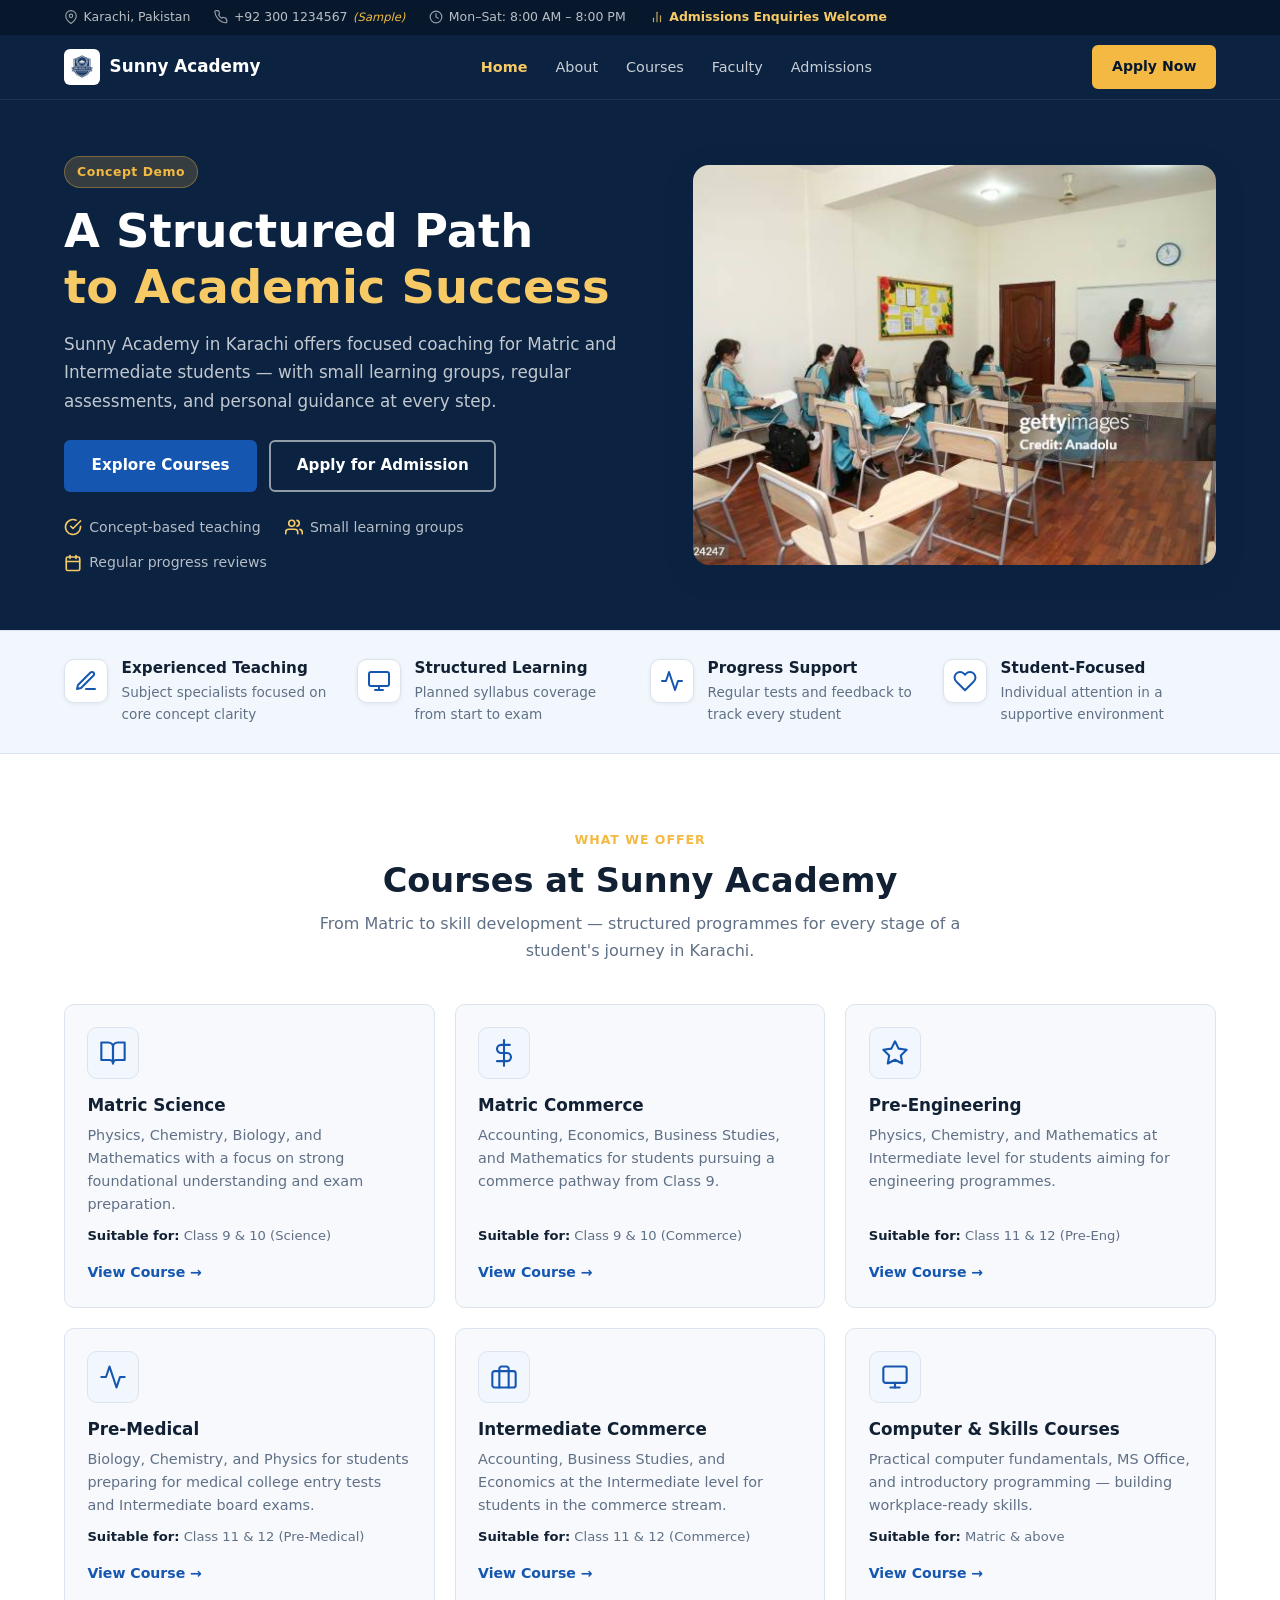
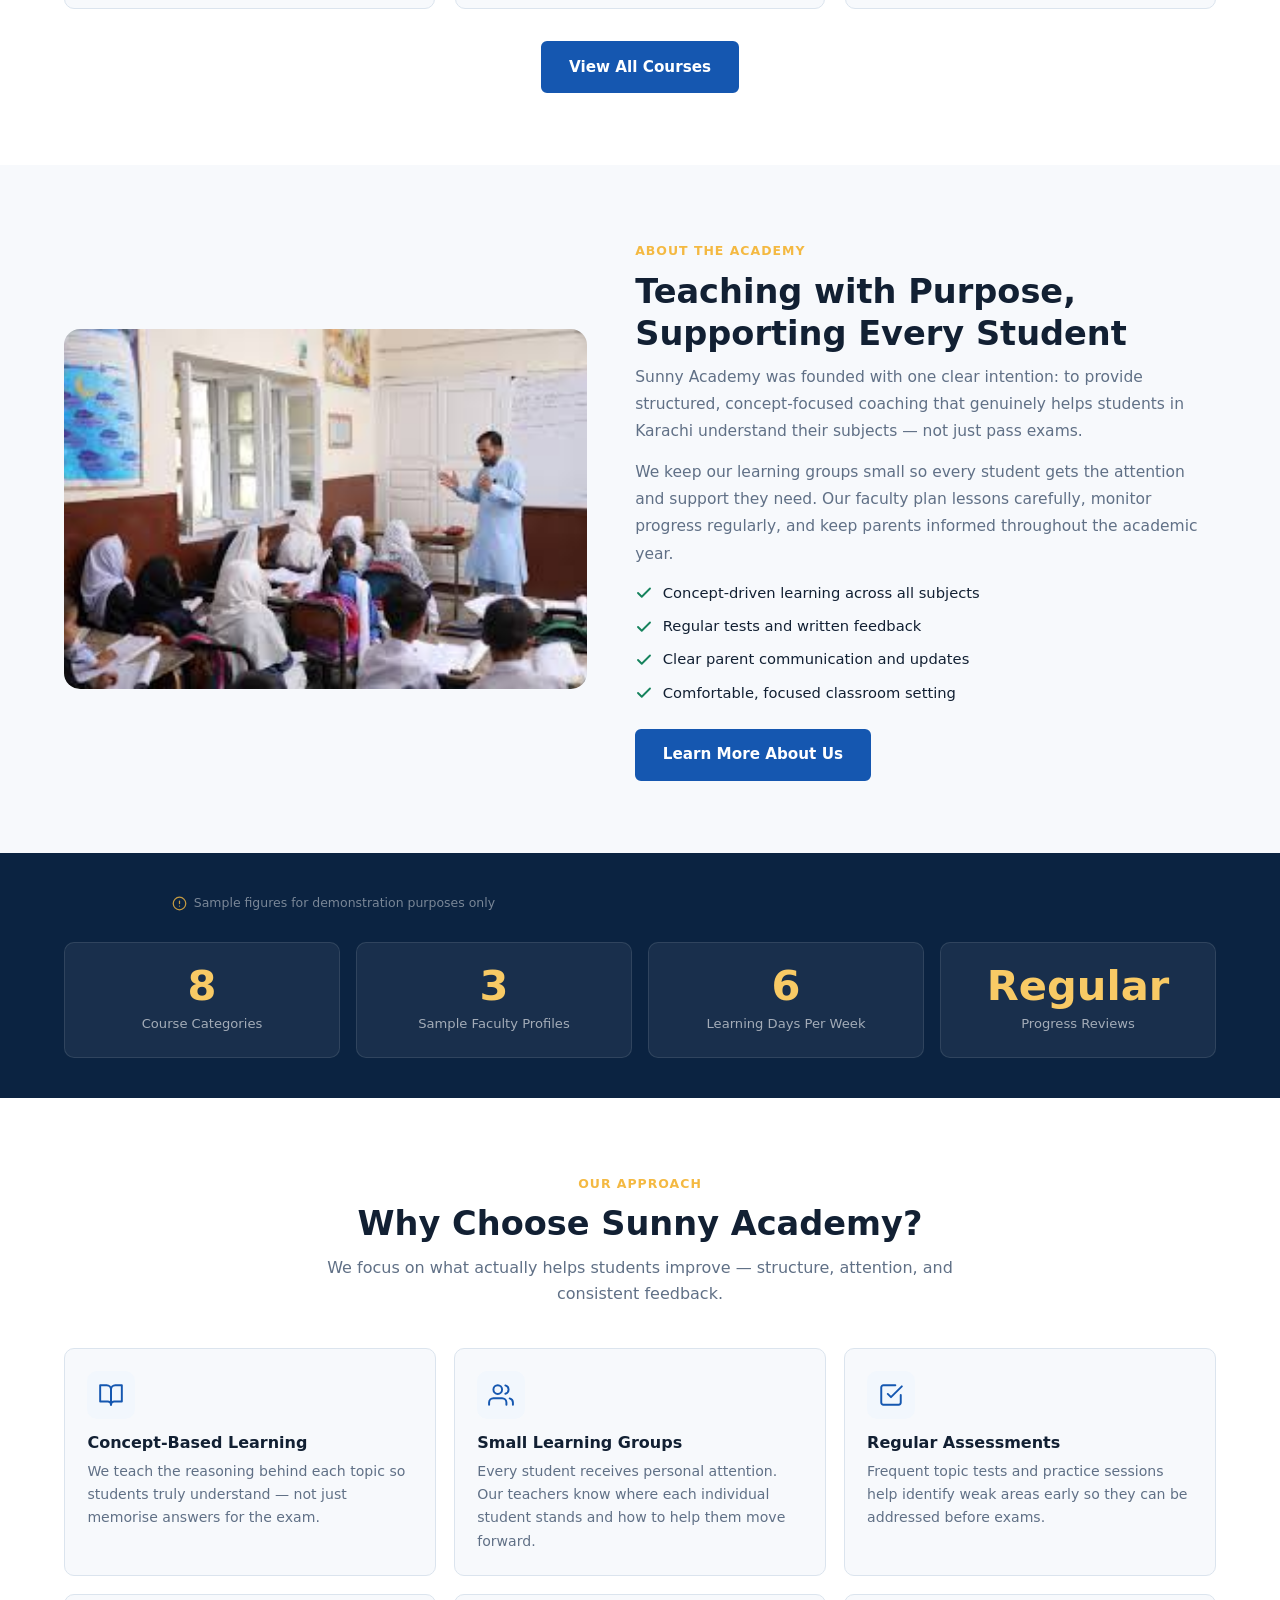
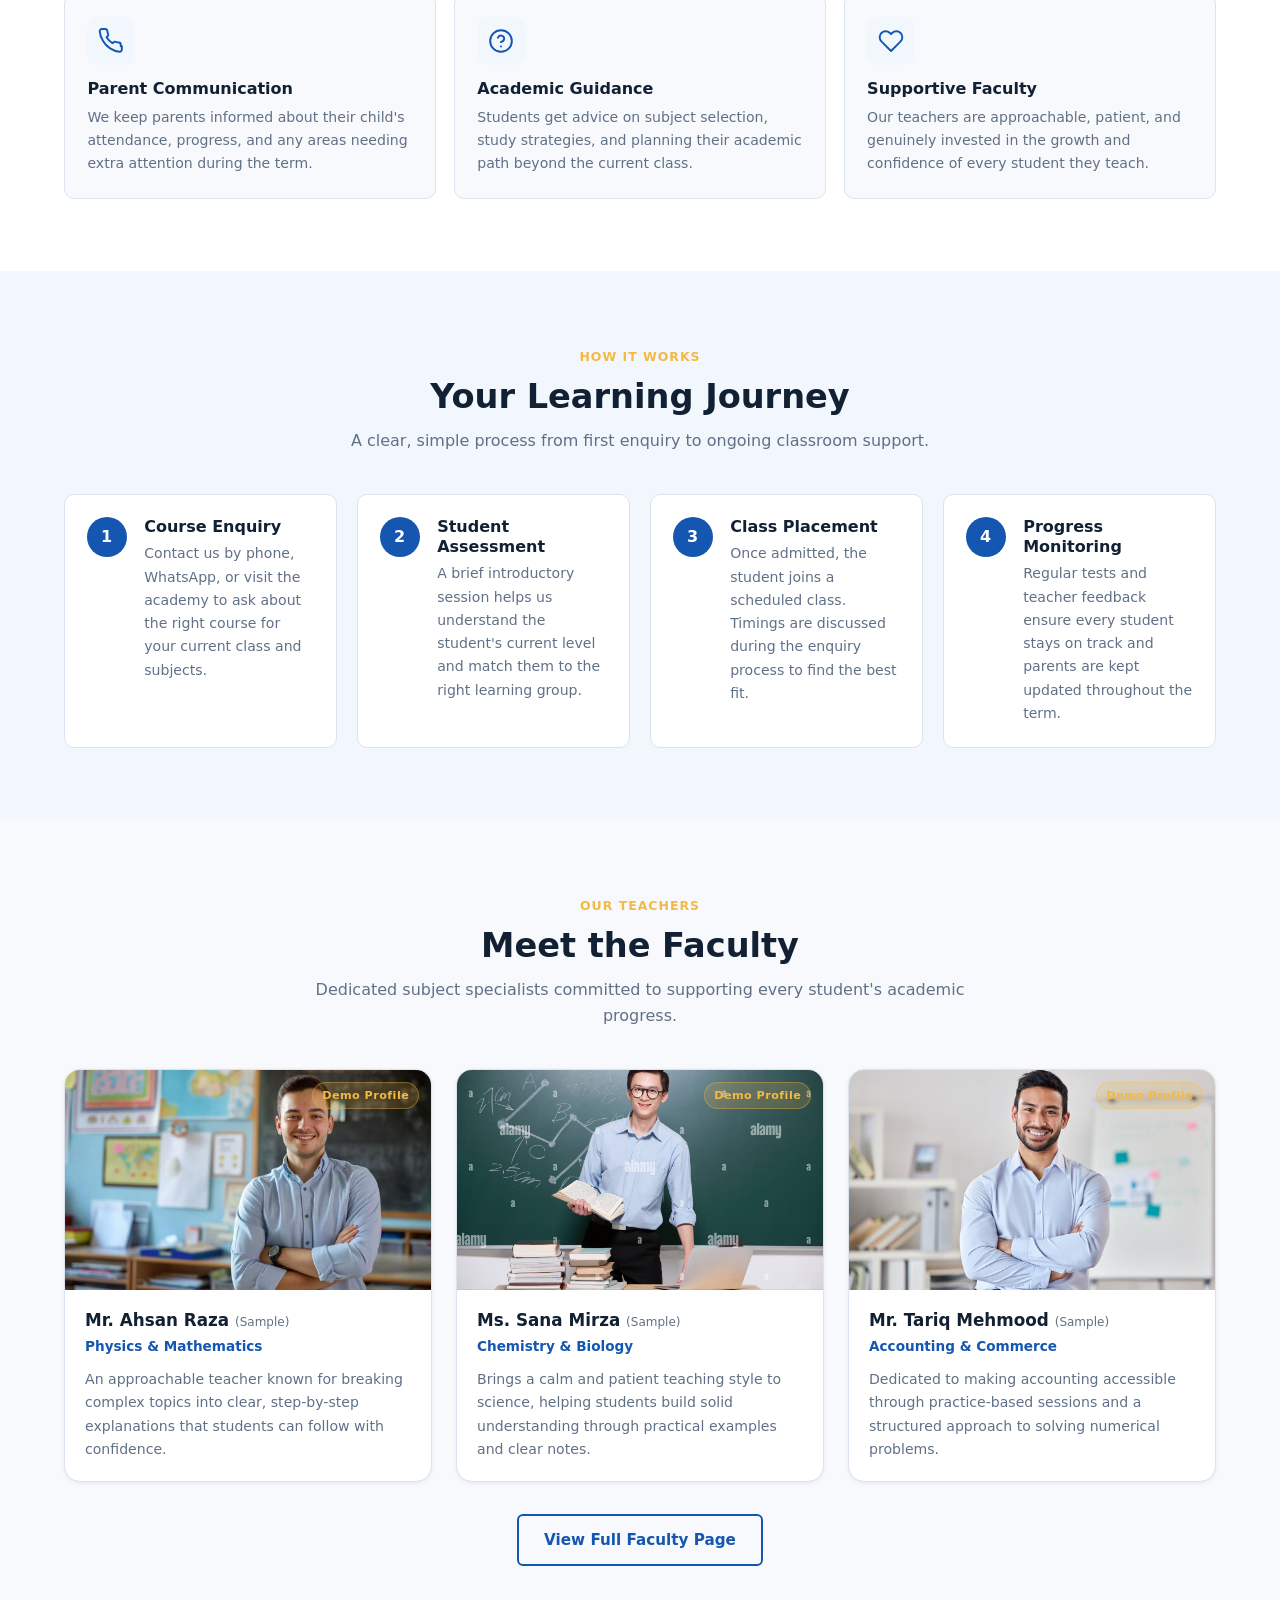
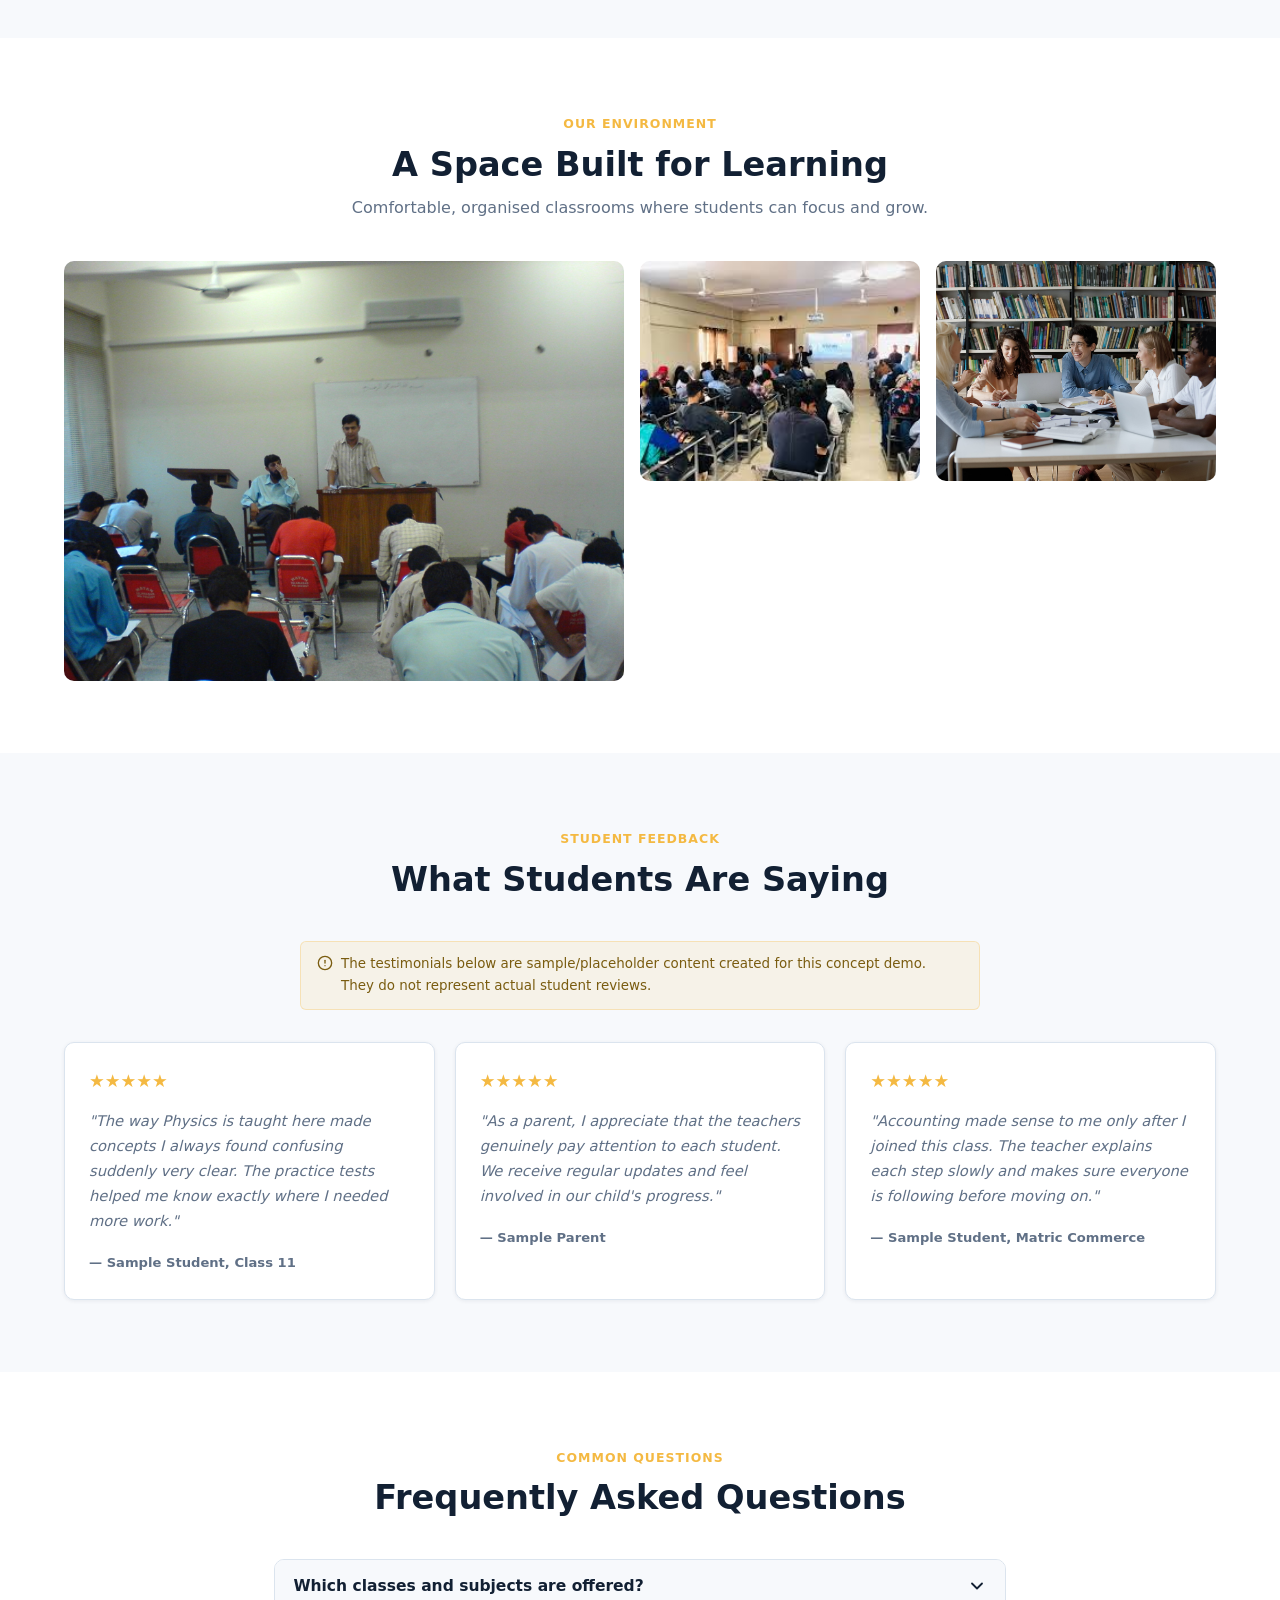
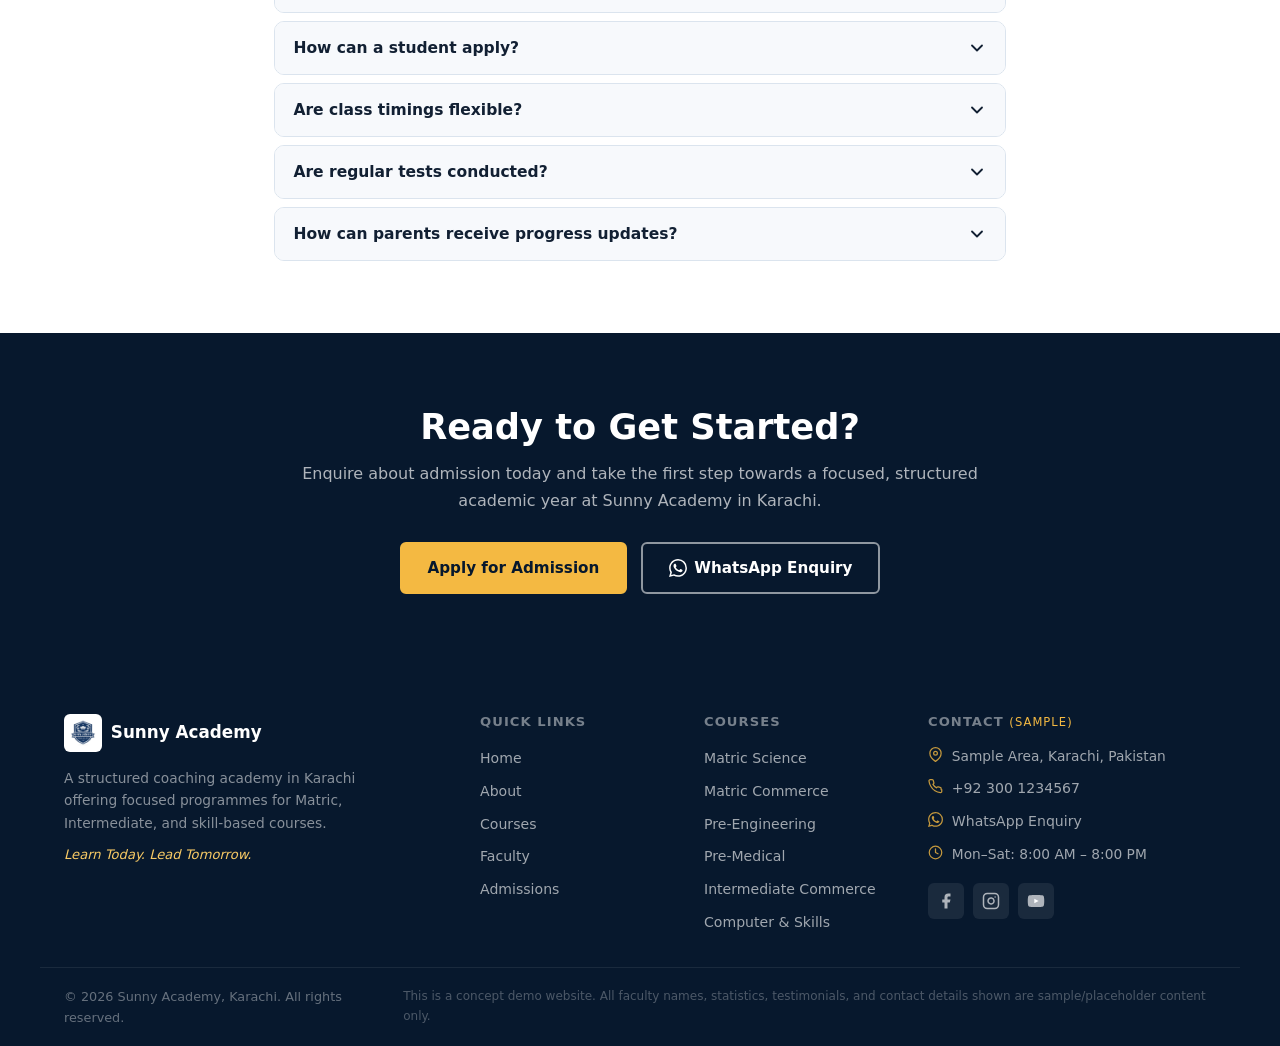
==== commit 05c9b2be: "Improve UI, responsiveness and fix website issues" ====
--- a/index.html
+++ b/index.html
@@ -30,7 +30,7 @@
       "addressLocality": "Karachi",
       "addressCountry": "PK"
     },
-    "url": "#",
+     "url": "https://anasraza9898.github.io/academy-demo/",
     "telephone": "+92-300-1234567",
     "openingHours": "Mo-Sa 08:00-20:00"
   }
@@ -67,7 +67,15 @@
   <header class="navbar" id="navbar" role="banner">
     <div class="container navbar__inner">
       <a href="index.html" class="navbar__brand" aria-label="Sunny Academy – home">
-        <img src="assets/images/logo.jpeg" alt="Sunny Academy logo" width="40" height="40" class="navbar__logo-img" />
+        <img
+  src="assets/images/logo.jpeg"
+  alt="Sunny Academy logo"
+  width="40"
+  height="40"
+  loading="eager"
+  decoding="async"
+  class="navbar__logo-img"
+/>
         <span class="navbar__brand-text">Sunny Academy</span>
       </a>
 
@@ -147,7 +155,9 @@
         </div>
         <div class="hero__image-wrap">
           <img
-            src="assets/images/hero-students.jpeg"
+    src="assets/images/hero-students.jpeg"
+    loading="eager"
+    decoding="async"
             alt="Students studying in a Sunny Academy classroom"
             width="620"
             height="480"
@@ -728,7 +738,15 @@
 
       <div class="footer__col footer__col--brand">
         <a href="index.html" class="footer__brand-link" aria-label="Sunny Academy home">
-          <img src="assets/images/logo.jpeg" alt="Sunny Academy" width="40" height="40" loading="lazy" class="footer__logo" />
+          <img
+  src="assets/images/logo.jpeg"
+  alt="Sunny Academy"
+  width="40"
+  height="40"
+  loading="lazy"
+  decoding="async"
+  class="footer__logo"
+/>
           <span class="footer__brand-name">Sunny Academy</span>
         </a>
         <p class="footer__desc">A structured coaching academy in Karachi offering focused programmes for Matric, Intermediate, and skill-based courses.</p>
--- a/assets/css/style.css
+++ b/assets/css/style.css
@@ -1009,7 +1009,140 @@
 }
 .filter-btn:hover { border-color: var(--blue-500); color: var(--blue-700); }
 .filter-btn.is-active { background: var(--blue-700); color: var(--white); border-color: var(--blue-700); }
-
+/* Detailed course cards */
+.courses-detail-grid {
+  display: grid;
+  grid-template-columns: 1fr;
+  gap: 1.25rem;
+}
+
+.course-card-detail {
+  display: flex;
+  flex-direction: column;
+  min-width: 0;
+  padding: 1.4rem;
+  background: var(--white);
+  border: 1px solid var(--border);
+  border-radius: var(--radius-lg);
+  box-shadow: var(--shadow-sm);
+}
+
+.course-card-detail__header {
+  display: flex;
+  align-items: center;
+  gap: .9rem;
+  margin-bottom: 1rem;
+}
+
+.course-card-detail__header .course-card__icon {
+  margin-bottom: 0;
+}
+
+.course-card-detail__category {
+  display: block;
+  margin-bottom: .2rem;
+  color: var(--blue-700);
+  font-size: .75rem;
+  font-weight: 700;
+  letter-spacing: .06em;
+  text-transform: uppercase;
+}
+
+.course-card-detail__title {
+  font-size: 1.1rem;
+}
+
+.course-card-detail__desc {
+  margin-bottom: 1rem;
+  font-size: .9rem;
+  line-height: 1.65;
+}
+
+.course-card-detail__meta {
+  margin-bottom: 1.2rem;
+  border-top: 1px solid var(--border);
+}
+
+.course-meta-row {
+  display: grid;
+  grid-template-columns: minmax(75px, 95px) 1fr;
+  gap: .75rem;
+  padding-block: .65rem;
+  border-bottom: 1px solid var(--border);
+}
+
+.course-meta-label {
+  color: var(--text-dark);
+  font-size: .8rem;
+  font-weight: 700;
+}
+
+.course-meta-value {
+  min-width: 0;
+  color: var(--text-muted);
+  font-size: .84rem;
+  overflow-wrap: anywhere;
+}
+
+.course-card-detail__btn {
+  width: 100%;
+  margin-top: auto;
+}
+
+@media (min-width: 768px) {
+  .courses-detail-grid {
+    grid-template-columns: repeat(2, minmax(0, 1fr));
+  }
+}
+/* Course support cards */
+.support-grid {
+  display: grid;
+  grid-template-columns: 1fr;
+  gap: 1.25rem;
+}
+
+.support-card {
+  background: var(--white);
+  border: 1px solid var(--border);
+  border-radius: var(--radius-md);
+  padding: 1.35rem;
+  box-shadow: var(--shadow-sm);
+}
+
+.support-card__icon {
+  width: 48px;
+  height: 48px;
+  background: var(--blue-50);
+  border-radius: var(--radius-md);
+  display: flex;
+  align-items: center;
+  justify-content: center;
+  color: var(--blue-700);
+  margin-bottom: .9rem;
+}
+
+.support-card__title {
+  font-size: 1rem;
+  margin-bottom: .35rem;
+}
+
+.support-card__text {
+  font-size: .88rem;
+  line-height: 1.65;
+  margin: 0;
+}
+
+@media (min-width: 640px) {
+  .support-grid {
+    grid-template-columns: repeat(2, minmax(0, 1fr));
+  }
+}
+
+@media (min-width: 1024px) {
+  .support-grid {
+    grid-template-columns: repeat(4, minmax(0, 1fr));
+  }
+}
 /* ============================================================
    29. ADMISSION FORM
    ============================================================ */
@@ -1078,6 +1211,7 @@
 }
 .form-success.is-visible { display: block; }
 
+
 /* ============================================================
    30. FACULTY PAGE SPECIFIC
    ============================================================ */
@@ -1109,7 +1243,76 @@
   font-weight: 600;
   color: var(--blue-700);
 }
-
+/* ============================================================
+   30. FACULTY PAGE SPECIFIC
+   ============================================================ */
+
+.faculty-detail-grid {
+  display: grid;
+  grid-template-columns: 1fr;
+  gap: 1.5rem;
+}
+
+.faculty-detail-card {
+  background: var(--white);
+  border: 1px solid var(--border);
+  border-radius: var(--radius-lg);
+  overflow: hidden;
+  box-shadow: var(--shadow-sm);
+  display: flex;
+  flex-direction: column;
+}
+
+.faculty-detail-card__img {
+  width: 100%;
+  height: 260px;
+  object-fit: cover;
+}
+
+.faculty-detail-card__body {
+  padding: 1.5rem;
+}
+
+.faculty-detail-card__name {
+  font-size: 1.15rem;
+  margin-bottom: .25rem;
+}
+
+.faculty-detail-card__qual {
+  font-size: .82rem;
+  color: var(--text-muted);
+  margin-bottom: .4rem;
+}
+
+.faculty-detail-card__subject {
+  font-size: .9rem;
+  font-weight: 600;
+  color: var(--blue-700);
+  margin-bottom: .8rem;
+}
+
+.availability-badges {
+  display: flex;
+  flex-wrap: wrap;
+  gap: .4rem;
+  margin-top: .75rem;
+}
+
+.availability-badge {
+  padding: .28rem .7rem;
+  background: var(--blue-50);
+  border: 1px solid var(--border);
+  border-radius: 50px;
+  font-size: .78rem;
+  font-weight: 600;
+  color: var(--blue-700);
+}
+
+@media (min-width: 640px) {
+  .faculty-detail-grid {
+    grid-template-columns: repeat(2, minmax(0, 1fr));
+  }
+}
 /* ============================================================
    31. ABOUT PAGE
    ============================================================ */
@@ -1137,6 +1340,116 @@
 }
 .value-card__title { font-size: .97rem; margin-bottom: .35rem; }
 .value-card__text { font-size: .87rem; margin: 0; }
+/* Mission cards */
+.mission-grid {
+  display: grid;
+  grid-template-columns: 1fr;
+  gap: 1.25rem;
+}
+
+.mission-card {
+  background: var(--white);
+  border: 1px solid var(--border);
+  border-radius: var(--radius-lg);
+  padding: 1.5rem;
+  box-shadow: var(--shadow-sm);
+}
+
+.mission-card__icon {
+  width: 52px;
+  height: 52px;
+  background: var(--blue-50);
+  border-radius: var(--radius-md);
+  display: flex;
+  align-items: center;
+  justify-content: center;
+  color: var(--blue-700);
+  margin-bottom: 1rem;
+}
+
+.mission-card__title {
+  font-size: 1.1rem;
+  margin-bottom: .45rem;
+}
+
+.mission-card__text {
+  font-size: .9rem;
+  line-height: 1.7;
+  margin: 0;
+}
+
+/* Teaching approach */
+.approach-grid {
+  display: grid;
+  grid-template-columns: 1fr;
+  gap: 1.25rem;
+}
+
+.approach-step {
+  background: var(--white);
+  border: 1px solid var(--border);
+  border-radius: var(--radius-md);
+  padding: 1.35rem;
+  box-shadow: var(--shadow-sm);
+}
+
+.approach-step__num {
+  color: var(--gold-500);
+  font-size: 1.4rem;
+  font-weight: 800;
+  margin-bottom: .55rem;
+}
+
+.approach-step__title {
+  font-size: 1rem;
+  margin-bottom: .4rem;
+}
+
+.approach-step__text {
+  font-size: .88rem;
+  line-height: 1.65;
+  margin: 0;
+}
+
+/* Environment section */
+.env-section__inner {
+  display: grid;
+  grid-template-columns: 1fr;
+  gap: 2rem;
+  align-items: center;
+}
+
+.env-section__gallery {
+  display: grid;
+  gap: 1rem;
+}
+
+.env-section__img {
+  width: 100%;
+  object-fit: cover;
+  border-radius: var(--radius-md);
+}
+
+.env-section__img--top {
+  height: 280px;
+}
+
+.env-section__img--bottom {
+  height: 220px;
+}
+
+@media (min-width: 640px) {
+  .mission-grid,
+  .approach-grid {
+    grid-template-columns: repeat(2, minmax(0, 1fr));
+  }
+}
+
+@media (min-width: 768px) {
+  .env-section__inner {
+    grid-template-columns: 1fr 1fr;
+  }
+}
 
 /* ============================================================
    32. MAP / CONTACT LAYOUT
